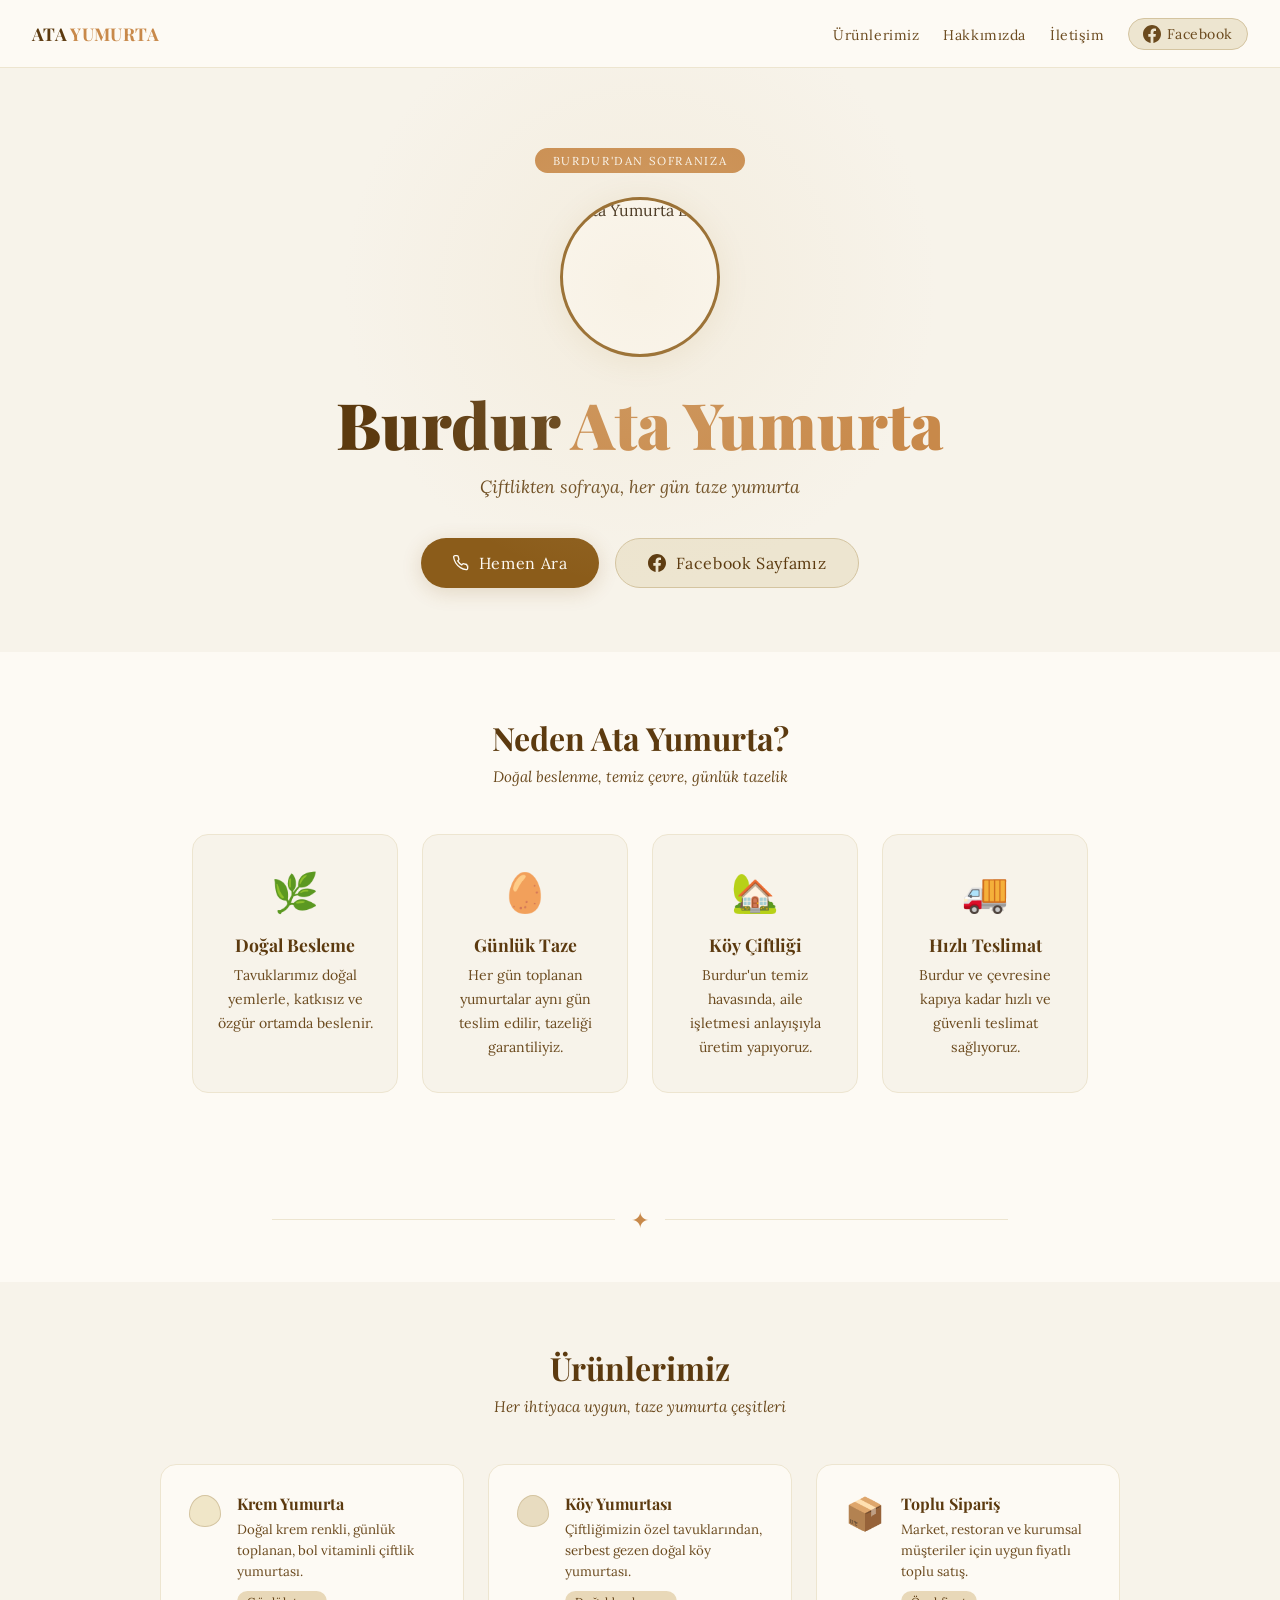
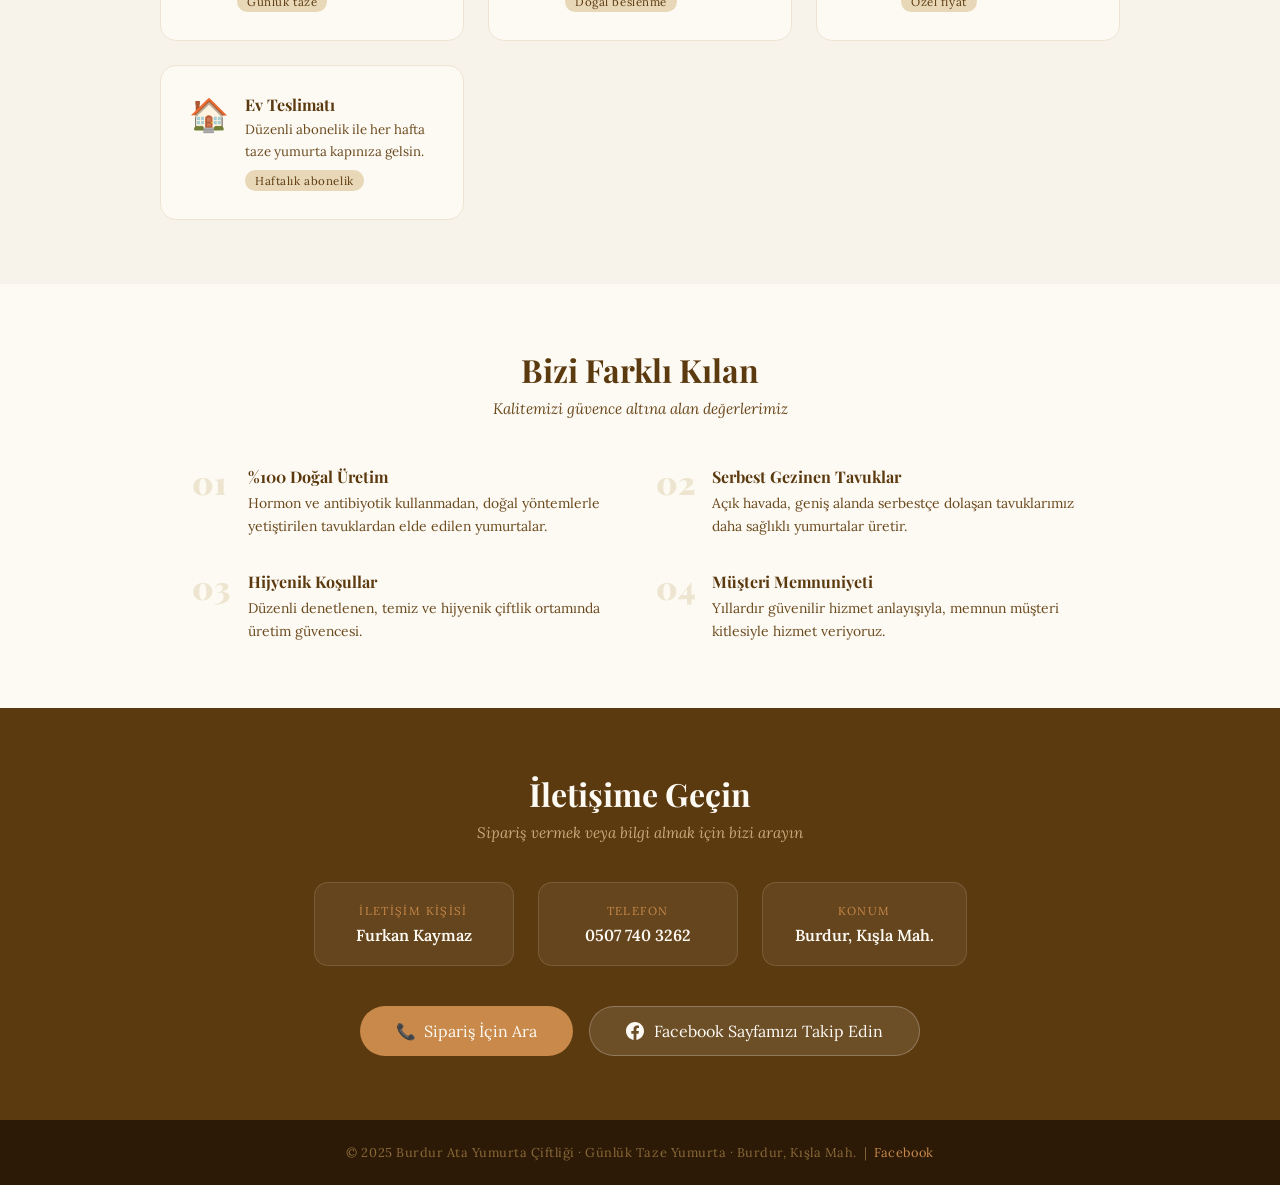
==== index.html @ bac21679 "Create index.html" ====
<!DOCTYPE html>
<html lang="tr">
<head>
<meta charset="UTF-8">
<meta name="viewport" content="width=device-width, initial-scale=1.0">
<title>Burdur Ata Yumurta</title>
<link href="https://fonts.googleapis.com/css2?family=Playfair+Display:wght@700;900&family=Lora:ital,wght@0,400;0,600;1,400&display=swap" rel="stylesheet">
<style>
  *, *::before, *::after { box-sizing: border-box; margin: 0; padding: 0; }
  :root {
    --brown: #8B5C1A;
    --brown-dark: #5C3A0F;
    --brown-light: #C8894A;
    --cream: #F7F3EA;
    --cream-dark: #EDE5D0;
    --warm-white: #FDFAF4;
    --text-dark: #2C1A06;
    --text-mid: #6B4A1E;
    --fb-btn: #5C3A0F;
    --fb-btn-hover: #3e2508;
  }
  body { font-family: 'Lora', Georgia, serif; background: var(--warm-white); color: var(--text-dark); overflow-x: hidden; }

  nav { background: var(--warm-white); border-bottom: 1px solid var(--cream-dark); padding: 0 2rem; display: flex; align-items: center; justify-content: space-between; height: 68px; position: sticky; top: 0; z-index: 100; }
  .nav-logo { font-family: 'Playfair Display', serif; font-size: 1.1rem; font-weight: 700; color: var(--brown-dark); letter-spacing: 0.02em; text-decoration: none; }
  .nav-logo span { color: var(--brown-light); }
  .nav-links { display: flex; gap: 1.5rem; list-style: none; align-items: center; }
  .nav-links a { font-size: 0.88rem; color: var(--text-mid); text-decoration: none; letter-spacing: 0.04em; transition: color 0.2s; }
  .nav-links a:hover { color: var(--brown); }
  .nav-fb { display: inline-flex; align-items: center; gap: 6px; background: var(--cream-dark); color: var(--brown-dark); font-size: 0.8rem; padding: 6px 14px; border-radius: 20px; text-decoration: none; border: 1px solid #d4c4a0; transition: background 0.2s; }
  .nav-fb:hover { background: #ddd0b0; color: var(--brown-dark); }

  .hero { background: var(--cream); padding: 5rem 2rem 4rem; text-align: center; position: relative; overflow: hidden; }
  .hero::before { content: ''; position: absolute; top: -80px; left: 50%; transform: translateX(-50%); width: 600px; height: 600px; border-radius: 50%; background: radial-gradient(circle, #e8d8b840 0%, transparent 70%); pointer-events: none; }
  .hero-badge { display: inline-block; background: var(--brown-light); color: var(--warm-white); font-size: 0.72rem; font-family: 'Lora', serif; letter-spacing: 0.14em; text-transform: uppercase; padding: 5px 18px; border-radius: 20px; margin-bottom: 1.5rem; }
  .logo-circle { width: 160px; height: 160px; border-radius: 50%; border: 3px solid var(--brown); display: flex; align-items: center; justify-content: center; margin: 0 auto 2rem; background: var(--warm-white); overflow: hidden; box-shadow: 0 4px 32px #8b5c1a18; }
  .logo-circle img { width: 100%; height: 100%; object-fit: cover; border-radius: 50%; }
  .hero h1 { font-family: 'Playfair Display', serif; font-size: clamp(2.4rem, 6vw, 4rem); font-weight: 900; color: var(--brown-dark); line-height: 1.1; margin-bottom: 1rem; }
  .hero h1 span { color: var(--brown-light); }
  .hero-sub { font-size: 1.1rem; color: var(--text-mid); font-style: italic; margin-bottom: 2.5rem; }
  .hero-buttons { display: flex; flex-wrap: wrap; gap: 1rem; justify-content: center; }
  .hero-cta { display: inline-flex; align-items: center; gap: 10px; background: var(--brown); color: var(--warm-white); font-family: 'Lora', serif; font-size: 1rem; padding: 14px 32px; border-radius: 40px; text-decoration: none; letter-spacing: 0.04em; transition: background 0.2s, transform 0.15s; box-shadow: 0 4px 20px #8b5c1a30; }
  .hero-cta:hover { background: var(--brown-dark); transform: translateY(-2px); }
  .hero-cta-fb { display: inline-flex; align-items: center; gap: 10px; background: var(--cream-dark); color: var(--brown-dark); font-family: 'Lora', serif; font-size: 1rem; padding: 14px 32px; border-radius: 40px; text-decoration: none; letter-spacing: 0.04em; border: 1px solid #d4c4a0; transition: background 0.2s, transform 0.15s; }
  .hero-cta-fb:hover { background: #ddd0b0; transform: translateY(-2px); }

  .divider { display: flex; align-items: center; gap: 1rem; padding: 0 2rem; margin: 3rem auto; max-width: 800px; }
  .divider-line { flex: 1; height: 1px; background: var(--cream-dark); }
  .divider-icon { color: var(--brown-light); font-size: 1.4rem; }

  .section { padding: 4rem 2rem; max-width: 960px; margin: 0 auto; }
  .section-title { font-family: 'Playfair Display', serif; font-size: 2rem; color: var(--brown-dark); text-align: center; margin-bottom: 0.5rem; }
  .section-sub { text-align: center; color: var(--text-mid); font-style: italic; margin-bottom: 3rem; font-size: 0.95rem; }

  .features-grid { display: grid; grid-template-columns: repeat(auto-fit, minmax(200px, 1fr)); gap: 1.5rem; }
  .feature-card { background: var(--cream); border: 1px solid var(--cream-dark); border-radius: 16px; padding: 2rem 1.5rem; text-align: center; }
  .feature-icon { font-size: 2.4rem; display: block; margin-bottom: 1rem; }
  .feature-card h3 { font-family: 'Playfair Display', serif; font-size: 1.1rem; color: var(--brown-dark); margin-bottom: 0.5rem; }
  .feature-card p { font-size: 0.88rem; color: var(--text-mid); line-height: 1.7; }

  .products-section { background: var(--cream); padding: 4rem 2rem; }
  .products-inner { max-width: 960px; margin: 0 auto; }
  .products-grid { display: grid; grid-template-columns: repeat(auto-fit, minmax(240px, 1fr)); gap: 1.5rem; margin-top: 2.5rem; }
  .product-card { background: var(--warm-white); border: 1px solid var(--cream-dark); border-radius: 16px; padding: 1.75rem; display: flex; align-items: flex-start; gap: 1rem; }
  .product-emoji { font-size: 2rem; flex-shrink: 0; }
  .product-card h3 { font-family: 'Playfair Display', serif; font-size: 1rem; color: var(--brown-dark); margin-bottom: 0.3rem; }
  .product-card p { font-size: 0.83rem; color: var(--text-mid); line-height: 1.6; }
  .product-badge { display: inline-block; margin-top: 0.5rem; font-size: 0.72rem; background: #e8d8b8; color: var(--brown-dark); padding: 3px 10px; border-radius: 12px; letter-spacing: 0.05em; }

  /* Cream egg swatch */
  .egg-swatch { width: 2rem; height: 2rem; border-radius: 50% 50% 50% 50% / 60% 60% 40% 40%; background: #F0E6C8; border: 1px solid #d4c4a0; flex-shrink: 0; margin-top: 2px; }

  .why-section { padding: 4rem 2rem; max-width: 960px; margin: 0 auto; }
  .why-grid { display: grid; grid-template-columns: 1fr 1fr; gap: 2rem; margin-top: 2.5rem; }
  @media (max-width: 600px) { .why-grid { grid-template-columns: 1fr; } }
  .why-item { display: flex; gap: 1rem; align-items: flex-start; }
  .why-num { font-family: 'Playfair Display', serif; font-size: 2rem; font-weight: 900; color: var(--cream-dark); line-height: 1; flex-shrink: 0; min-width: 2.5rem; }
  .why-item h4 { font-family: 'Playfair Display', serif; font-size: 1rem; color: var(--brown-dark); margin-bottom: 0.3rem; }
  .why-item p { font-size: 0.87rem; color: var(--text-mid); line-height: 1.7; }

  .contact-section { background: var(--brown-dark); color: var(--warm-white); padding: 4rem 2rem; text-align: center; }
  .contact-section h2 { font-family: 'Playfair Display', serif; font-size: 2rem; margin-bottom: 0.5rem; color: var(--warm-white); }
  .contact-section > p { color: #c8a87a; font-style: italic; margin-bottom: 2.5rem; font-size: 0.95rem; }
  .contact-grid { display: flex; flex-wrap: wrap; justify-content: center; gap: 1.5rem; max-width: 700px; margin: 0 auto 2.5rem; }
  .contact-item { background: rgba(255,255,255,0.06); border: 1px solid rgba(255,255,255,0.12); border-radius: 14px; padding: 1.25rem 2rem; min-width: 200px; }
  .contact-item-label { font-size: 0.72rem; letter-spacing: 0.12em; text-transform: uppercase; color: var(--brown-light); margin-bottom: 0.4rem; }
  .contact-item-value { font-size: 1rem; color: var(--warm-white); font-weight: 600; }
  .contact-buttons { display: flex; flex-wrap: wrap; gap: 1rem; justify-content: center; }
  .contact-cta { display: inline-flex; align-items: center; gap: 10px; background: var(--brown-light); color: var(--warm-white); font-family: 'Lora', serif; font-size: 1rem; padding: 14px 36px; border-radius: 40px; text-decoration: none; transition: background 0.2s, transform 0.15s; }
  .contact-cta:hover { background: var(--brown); transform: translateY(-2px); }
  .contact-cta-fb { display: inline-flex; align-items: center; gap: 10px; background: rgba(255,255,255,0.1); color: var(--warm-white); font-family: 'Lora', serif; font-size: 1rem; padding: 14px 36px; border-radius: 40px; text-decoration: none; border: 1px solid rgba(255,255,255,0.25); transition: background 0.2s, transform 0.15s; }
  .contact-cta-fb:hover { background: rgba(255,255,255,0.18); transform: translateY(-2px); }

  footer { background: #2C1A06; color: #8B6A3A; text-align: center; padding: 1.5rem; font-size: 0.8rem; letter-spacing: 0.04em; }
  footer a { color: #C8894A; text-decoration: none; }
  footer a:hover { text-decoration: underline; }
  .fb-icon { width: 18px; height: 18px; fill: currentColor; flex-shrink: 0; }
</style>
</head>
<body>

<nav>
  <a class="nav-logo" href="#">ATA <span>YUMURTA</span></a>
  <ul class="nav-links">
    <li><a href="#urunler">Ürünlerimiz</a></li>
    <li><a href="#hakkimizda">Hakkımızda</a></li>
    <li><a href="#iletisim">İletişim</a></li>
    <li>
      <a class="nav-fb" href="https://www.facebook.com/p/Burdur-Ata-Yumurta-61581690427457/" target="_blank">
        <svg class="fb-icon" viewBox="0 0 24 24"><path d="M24 12.073c0-6.627-5.373-12-12-12s-12 5.373-12 12c0 5.99 4.388 10.954 10.125 11.854v-8.385H7.078v-3.47h3.047V9.43c0-3.007 1.792-4.669 4.533-4.669 1.312 0 2.686.235 2.686.235v2.953H15.83c-1.491 0-1.956.925-1.956 1.874v2.25h3.328l-.532 3.47h-2.796v8.385C19.612 23.027 24 18.062 24 12.073z"/></svg>
        Facebook
      </a>
    </li>
  </ul>
</nav>

<section class="hero">
  <span class="hero-badge">Burdur'dan Sofranıza</span>
  <div class="logo-circle">
    <img src="logo.jpg" alt="Ata Yumurta Logo">
  </div>
  <h1>Burdur <span>Ata Yumurta</span></h1>
  <p class="hero-sub">Çiftlikten sofraya, her gün taze yumurta</p>
  <div class="hero-buttons">
    <a href="tel:05077403262" class="hero-cta">
      <svg width="16" height="16" viewBox="0 0 24 24" fill="none" stroke="currentColor" stroke-width="2"><path d="M22 16.92v3a2 2 0 0 1-2.18 2 19.79 19.79 0 0 1-8.63-3.07A19.5 19.5 0 0 1 4.12 12 19.79 19.79 0 0 1 1.05 3.4 2 2 0 0 1 3 1h3a2 2 0 0 1 2 1.72c.127.96.361 1.903.7 2.81a2 2 0 0 1-.45 2.11L7.09 8.91a16 16 0 0 0 6 6l1.27-1.27a2 2 0 0 1 2.11-.45c.907.339 1.85.573 2.81.7A2 2 0 0 1 21 16l.92.92z"/></svg>
      Hemen Ara
    </a>
    <a href="https://www.facebook.com/p/Burdur-Ata-Yumurta-61581690427457/" target="_blank" class="hero-cta-fb">
      <svg class="fb-icon" viewBox="0 0 24 24"><path d="M24 12.073c0-6.627-5.373-12-12-12s-12 5.373-12 12c0 5.99 4.388 10.954 10.125 11.854v-8.385H7.078v-3.47h3.047V9.43c0-3.007 1.792-4.669 4.533-4.669 1.312 0 2.686.235 2.686.235v2.953H15.83c-1.491 0-1.956.925-1.956 1.874v2.25h3.328l-.532 3.47h-2.796v8.385C19.612 23.027 24 18.062 24 12.073z"/></svg>
      Facebook Sayfamız
    </a>
  </div>
</section>

<section class="section" id="hakkimizda">
  <h2 class="section-title">Neden Ata Yumurta?</h2>
  <p class="section-sub">Doğal beslenme, temiz çevre, günlük tazelik</p>
  <div class="features-grid">
    <div class="feature-card">
      <span class="feature-icon">🌿</span>
      <h3>Doğal Besleme</h3>
      <p>Tavuklarımız doğal yemlerle, katkısız ve özgür ortamda beslenir.</p>
    </div>
    <div class="feature-card">
      <span class="feature-icon">🥚</span>
      <h3>Günlük Taze</h3>
      <p>Her gün toplanan yumurtalar aynı gün teslim edilir, tazeliği garantiliyiz.</p>
    </div>
    <div class="feature-card">
      <span class="feature-icon">🏡</span>
      <h3>Köy Çiftliği</h3>
      <p>Burdur'un temiz havasında, aile işletmesi anlayışıyla üretim yapıyoruz.</p>
    </div>
    <div class="feature-card">
      <span class="feature-icon">🚚</span>
      <h3>Hızlı Teslimat</h3>
      <p>Burdur ve çevresine kapıya kadar hızlı ve güvenli teslimat sağlıyoruz.</p>
    </div>
  </div>
</section>

<div class="divider">
  <div class="divider-line"></div>
  <span class="divider-icon">✦</span>
  <div class="divider-line"></div>
</div>

<section class="products-section" id="urunler">
  <div class="products-inner">
    <h2 class="section-title">Ürünlerimiz</h2>
    <p class="section-sub">Her ihtiyaca uygun, taze yumurta çeşitleri</p>
    <div class="products-grid">
      <div class="product-card">
        <div class="egg-swatch"></div>
        <div>
          <h3>Krem Yumurta</h3>
          <p>Doğal krem renkli, günlük toplanan, bol vitaminli çiftlik yumurtası.</p>
          <span class="product-badge">Günlük taze</span>
        </div>
      </div>
      <div class="product-card">
        <div class="egg-swatch" style="background:#E8DCC0;"></div>
        <div>
          <h3>Köy Yumurtası</h3>
          <p>Çiftliğimizin özel tavuklarından, serbest gezen doğal köy yumurtası.</p>
          <span class="product-badge">Doğal beslenme</span>
        </div>
      </div>
      <div class="product-card">
        <span class="product-emoji">📦</span>
        <div>
          <h3>Toplu Sipariş</h3>
          <p>Market, restoran ve kurumsal müşteriler için uygun fiyatlı toplu satış.</p>
          <span class="product-badge">Özel fiyat</span>
        </div>
      </div>
      <div class="product-card">
        <span class="product-emoji">🏠</span>
        <div>
          <h3>Ev Teslimatı</h3>
          <p>Düzenli abonelik ile her hafta taze yumurta kapınıza gelsin.</p>
          <span class="product-badge">Haftalık abonelik</span>
        </div>
      </div>
    </div>
  </div>
</section>

<section class="why-section">
  <h2 class="section-title">Bizi Farklı Kılan</h2>
  <p class="section-sub">Kalitemizi güvence altına alan değerlerimiz</p>
  <div class="why-grid">
    <div class="why-item">
      <span class="why-num">01</span>
      <div>
        <h4>%100 Doğal Üretim</h4>
        <p>Hormon ve antibiyotik kullanmadan, doğal yöntemlerle yetiştirilen tavuklardan elde edilen yumurtalar.</p>
      </div>
    </div>
    <div class="why-item">
      <span class="why-num">02</span>
      <div>
        <h4>Serbest Gezinen Tavuklar</h4>
        <p>Açık havada, geniş alanda serbestçe dolaşan tavuklarımız daha sağlıklı yumurtalar üretir.</p>
      </div>
    </div>
    <div class="why-item">
      <span class="why-num">03</span>
      <div>
        <h4>Hijyenik Koşullar</h4>
        <p>Düzenli denetlenen, temiz ve hijyenik çiftlik ortamında üretim güvencesi.</p>
      </div>
    </div>
    <div class="why-item">
      <span class="why-num">04</span>
      <div>
        <h4>Müşteri Memnuniyeti</h4>
        <p>Yıllardır güvenilir hizmet anlayışıyla, memnun müşteri kitlesiyle hizmet veriyoruz.</p>
      </div>
    </div>
  </div>
</section>

<section class="contact-section" id="iletisim">
  <h2>İletişime Geçin</h2>
  <p>Sipariş vermek veya bilgi almak için bizi arayın</p>
  <div class="contact-grid">
    <div class="contact-item">
      <div class="contact-item-label">İletişim Kişisi</div>
      <div class="contact-item-value">Furkan Kaymaz</div>
    </div>
    <div class="contact-item">
      <div class="contact-item-label">Telefon</div>
      <div class="contact-item-value">0507 740 3262</div>
    </div>
    <div class="contact-item">
      <div class="contact-item-label">Konum</div>
      <div class="contact-item-value">Burdur, Kışla Mah.</div>
    </div>
  </div>
  <div class="contact-buttons">
    <a href="tel:05077403262" class="contact-cta">📞 &nbsp;Sipariş İçin Ara</a>
    <a href="https://www.facebook.com/p/Burdur-Ata-Yumurta-61581690427457/" target="_blank" class="contact-cta-fb">
      <svg class="fb-icon" viewBox="0 0 24 24"><path d="M24 12.073c0-6.627-5.373-12-12-12s-12 5.373-12 12c0 5.99 4.388 10.954 10.125 11.854v-8.385H7.078v-3.47h3.047V9.43c0-3.007 1.792-4.669 4.533-4.669 1.312 0 2.686.235 2.686.235v2.953H15.83c-1.491 0-1.956.925-1.956 1.874v2.25h3.328l-.532 3.47h-2.796v8.385C19.612 23.027 24 18.062 24 12.073z"/></svg>
      Facebook Sayfamızı Takip Edin
    </a>
  </div>
</section>

<footer>
  © 2025 Burdur Ata Yumurta Çiftliği · Günlük Taze Yumurta · Burdur, Kışla Mah.
  &nbsp;|&nbsp;
  <a href="https://www.facebook.com/p/Burdur-Ata-Yumurta-61581690427457/" target="_blank">Facebook</a>
</footer>

</body>
</html>
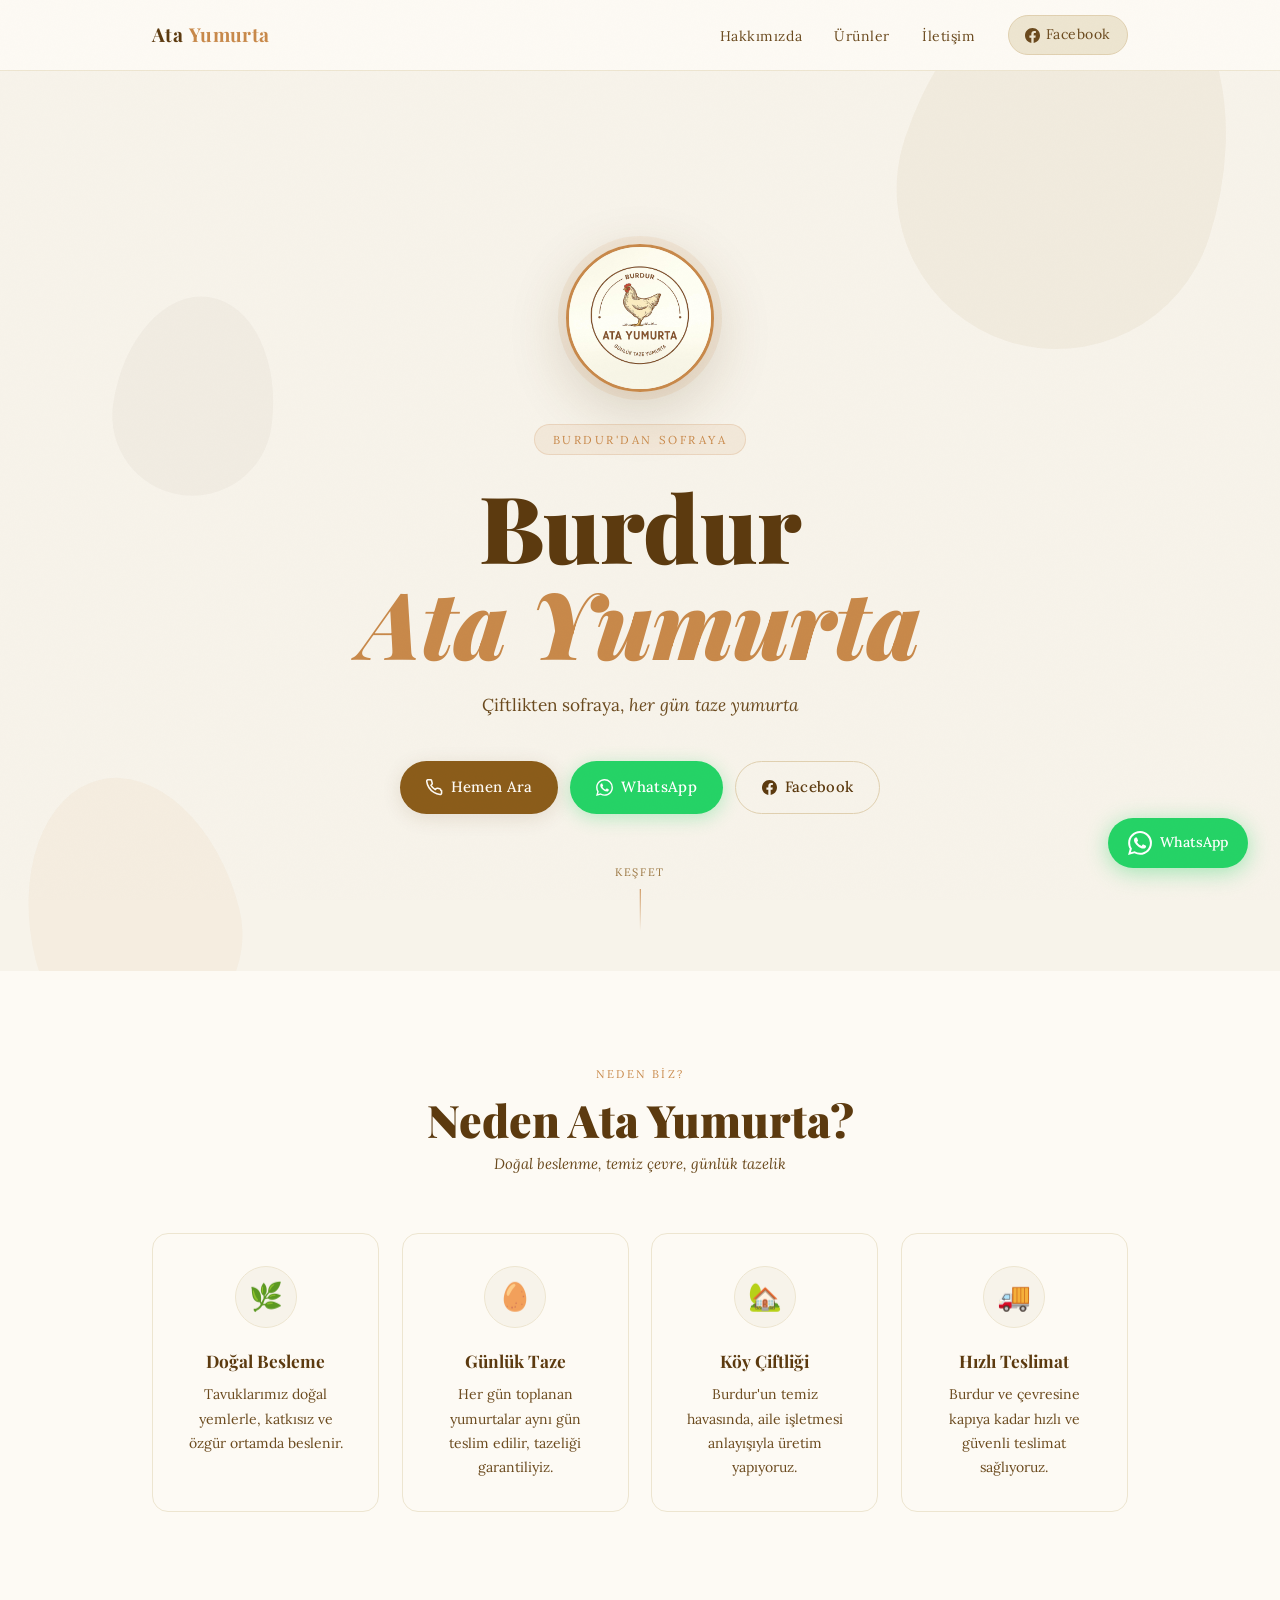
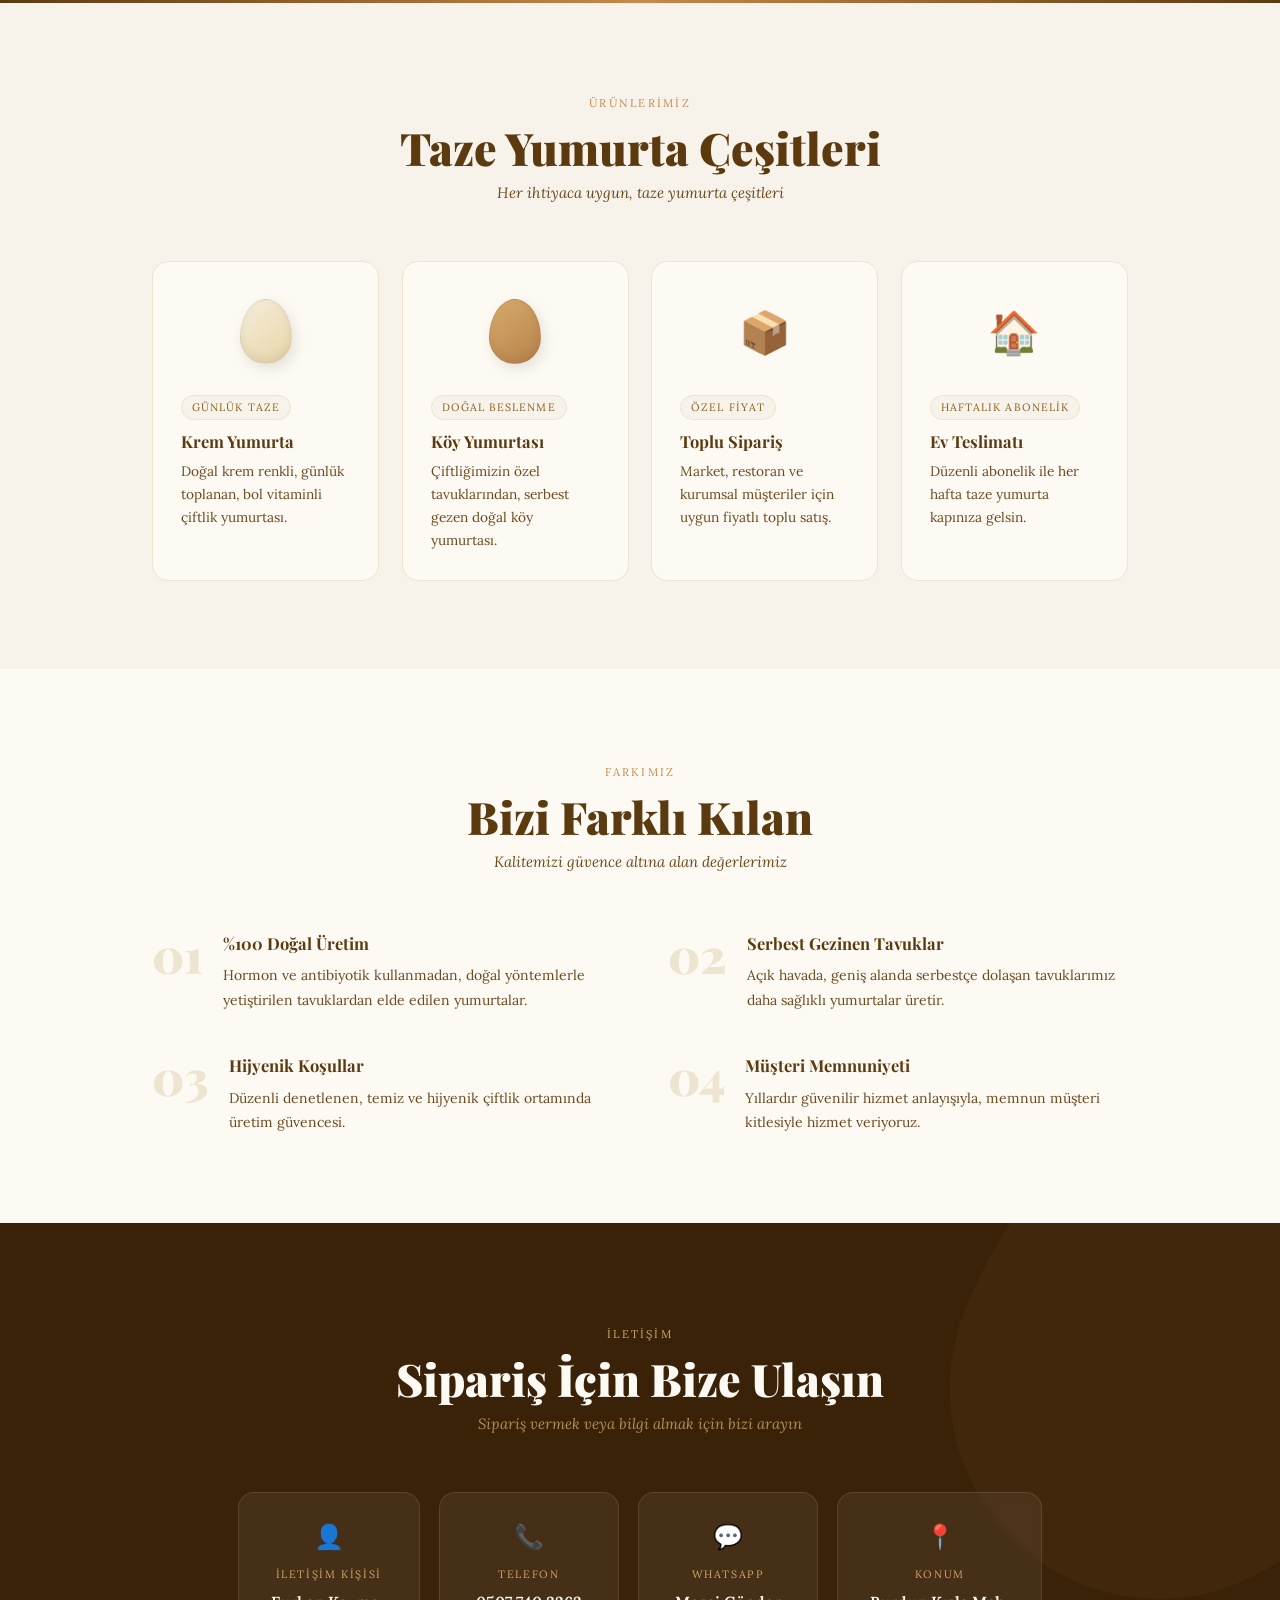
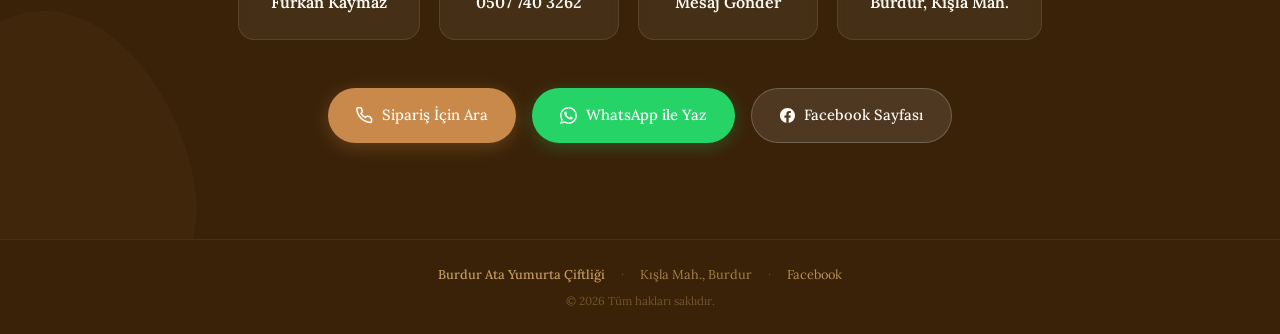
==== commit 24624b78: "Complete website overhaul — release ready - Split into index.html + styles.css + script.js - Added f" ====
--- a/index.html
+++ b/index.html
@@ -1,278 +1,407 @@
 <!DOCTYPE html>
 <html lang="tr">
 <head>
-<meta charset="UTF-8">
-<meta name="viewport" content="width=device-width, initial-scale=1.0">
-<title>Burdur Ata Yumurta</title>
-<link href="https://fonts.googleapis.com/css2?family=Playfair+Display:wght@700;900&family=Lora:ital,wght@0,400;0,600;1,400&display=swap" rel="stylesheet">
-<style>
-  *, *::before, *::after { box-sizing: border-box; margin: 0; padding: 0; }
-  :root {
-    --brown: #8B5C1A;
-    --brown-dark: #5C3A0F;
-    --brown-light: #C8894A;
-    --cream: #F7F3EA;
-    --cream-dark: #EDE5D0;
-    --warm-white: #FDFAF4;
-    --text-dark: #2C1A06;
-    --text-mid: #6B4A1E;
-    --fb-btn: #5C3A0F;
-    --fb-btn-hover: #3e2508;
+  <meta charset="UTF-8">
+  <meta name="viewport" content="width=device-width, initial-scale=1.0">
+  <title>Burdur Ata Yumurta — Çiftlikten Sofraya Taze Yumurta</title>
+  <meta name="description" content="Burdur'dan günlük taze yumurta. Doğal beslenen, serbest gezen tavuklardan. Kapıya teslimat. Furkan Kaymaz — 0507 740 3262">
+  <meta name="keywords"    content="ata yumurta, burdur yumurta, taze yumurta, köy yumurtası, çiftlik yumurtası, günlük yumurta, burdur">
+  <meta name="author"      content="Furkan Kaymaz">
+  <meta name="robots"      content="index, follow">
+  <link rel="canonical"    href="https://atayumurta.tr/">
+
+  <!-- Geo / Local SEO -->
+  <meta name="geo.region"   content="TR-15">
+  <meta name="geo.placename" content="Burdur">
+  <meta name="geo.position"  content="37.7200;30.2900">
+  <meta name="ICBM"          content="37.7200, 30.2900">
+
+  <!-- Open Graph / Facebook / WhatsApp -->
+  <meta property="og:type"        content="website">
+  <meta property="og:url"         content="https://atayumurta.tr/">
+  <meta property="og:title"       content="Burdur Ata Yumurta — Çiftlikten Sofraya Taze Yumurta">
+  <meta property="og:description" content="Burdur'dan günlük taze yumurta. Doğal beslenen, serbest gezen tavuklardan. Kapıya teslimat.">
+  <meta property="og:image"       content="https://atayumurta.tr/og-image.jpg">
+  <meta property="og:image:width"  content="1200">
+  <meta property="og:image:height" content="630">
+  <meta property="og:image:alt"   content="Burdur Ata Yumurta — taze çiftlik yumurtası">
+  <meta property="og:locale"      content="tr_TR">
+  <meta property="og:site_name"   content="Ata Yumurta">
+
+  <!-- Twitter Card -->
+  <meta name="twitter:card"        content="summary_large_image">
+  <meta name="twitter:title"       content="Burdur Ata Yumurta — Çiftlikten Sofraya Taze Yumurta">
+  <meta name="twitter:description" content="Burdur'dan günlük taze yumurta. Doğal beslenen, serbest gezen tavuklardan. Kapıya teslimat.">
+  <meta name="twitter:image"       content="https://atayumurta.tr/og-image.jpg">
+  <meta name="twitter:image:alt"   content="Burdur Ata Yumurta — taze çiftlik yumurtası">
+
+  <!-- Theme & PWA -->
+  <meta name="theme-color"                       content="#5C3A0F">
+  <meta name="mobile-web-app-capable"            content="yes">
+  <meta name="apple-mobile-web-app-capable"      content="yes">
+  <meta name="apple-mobile-web-app-status-bar-style" content="black-translucent">
+  <meta name="apple-mobile-web-app-title"        content="Ata Yumurta">
+
+  <!-- Icons & Manifest -->
+  <link rel="icon"             type="image/x-icon" href="favicon.ico">
+  <link rel="apple-touch-icon"                     href="apple-touch-icon.png">
+  <link rel="manifest"                             href="site.webmanifest">
+
+  <!-- Fonts -->
+  <link rel="preconnect" href="https://fonts.googleapis.com">
+  <link rel="preconnect" href="https://fonts.gstatic.com" crossorigin>
+  <link href="https://fonts.googleapis.com/css2?family=Playfair+Display:ital,wght@0,400;0,700;0,900;1,400;1,700&family=Lora:ital,wght@0,400;0,500;0,600;1,400;1,500&display=swap" rel="stylesheet">
+
+  <!-- Preload above-the-fold hero image -->
+  <link rel="preload" as="image" href="logo.jpg" fetchpriority="high">
+
+  <!-- Structured data (LocalBusiness) -->
+  <script type="application/ld+json">
+  {
+    "@context": "https://schema.org",
+    "@type": "LocalBusiness",
+    "name": "Burdur Ata Yumurta",
+    "description": "Burdur'dan günlük taze yumurta. Doğal beslenen, serbest gezen tavuklardan. Kapıya teslimat.",
+    "url": "https://atayumurta.tr",
+    "logo": "https://atayumurta.tr/logo.jpg",
+    "image": "https://atayumurta.tr/og-image.jpg",
+    "telephone": "+905077403262",
+    "address": {
+      "@type": "PostalAddress",
+      "streetAddress": "Kışla Mahallesi",
+      "addressLocality": "Burdur",
+      "addressCountry": "TR"
+    },
+    "geo": {
+      "@type": "GeoCoordinates",
+      "latitude": 37.72,
+      "longitude": 30.29
+    },
+    "contactPoint": {
+      "@type": "ContactPoint",
+      "telephone": "+905077403262",
+      "contactType": "sales",
+      "availableLanguage": "Turkish"
+    },
+    "sameAs": [
+      "https://www.facebook.com/p/Burdur-Ata-Yumurta-61581690427457/"
+    ]
   }
-  body { font-family: 'Lora', Georgia, serif; background: var(--warm-white); color: var(--text-dark); overflow-x: hidden; }
-
-  nav { background: var(--warm-white); border-bottom: 1px solid var(--cream-dark); padding: 0 2rem; display: flex; align-items: center; justify-content: space-between; height: 68px; position: sticky; top: 0; z-index: 100; }
-  .nav-logo { font-family: 'Playfair Display', serif; font-size: 1.1rem; font-weight: 700; color: var(--brown-dark); letter-spacing: 0.02em; text-decoration: none; }
-  .nav-logo span { color: var(--brown-light); }
-  .nav-links { display: flex; gap: 1.5rem; list-style: none; align-items: center; }
-  .nav-links a { font-size: 0.88rem; color: var(--text-mid); text-decoration: none; letter-spacing: 0.04em; transition: color 0.2s; }
-  .nav-links a:hover { color: var(--brown); }
-  .nav-fb { display: inline-flex; align-items: center; gap: 6px; background: var(--cream-dark); color: var(--brown-dark); font-size: 0.8rem; padding: 6px 14px; border-radius: 20px; text-decoration: none; border: 1px solid #d4c4a0; transition: background 0.2s; }
-  .nav-fb:hover { background: #ddd0b0; color: var(--brown-dark); }
-
-  .hero { background: var(--cream); padding: 5rem 2rem 4rem; text-align: center; position: relative; overflow: hidden; }
-  .hero::before { content: ''; position: absolute; top: -80px; left: 50%; transform: translateX(-50%); width: 600px; height: 600px; border-radius: 50%; background: radial-gradient(circle, #e8d8b840 0%, transparent 70%); pointer-events: none; }
-  .hero-badge { display: inline-block; background: var(--brown-light); color: var(--warm-white); font-size: 0.72rem; font-family: 'Lora', serif; letter-spacing: 0.14em; text-transform: uppercase; padding: 5px 18px; border-radius: 20px; margin-bottom: 1.5rem; }
-  .logo-circle { width: 160px; height: 160px; border-radius: 50%; border: 3px solid var(--brown); display: flex; align-items: center; justify-content: center; margin: 0 auto 2rem; background: var(--warm-white); overflow: hidden; box-shadow: 0 4px 32px #8b5c1a18; }
-  .logo-circle img { width: 100%; height: 100%; object-fit: cover; border-radius: 50%; }
-  .hero h1 { font-family: 'Playfair Display', serif; font-size: clamp(2.4rem, 6vw, 4rem); font-weight: 900; color: var(--brown-dark); line-height: 1.1; margin-bottom: 1rem; }
-  .hero h1 span { color: var(--brown-light); }
-  .hero-sub { font-size: 1.1rem; color: var(--text-mid); font-style: italic; margin-bottom: 2.5rem; }
-  .hero-buttons { display: flex; flex-wrap: wrap; gap: 1rem; justify-content: center; }
-  .hero-cta { display: inline-flex; align-items: center; gap: 10px; background: var(--brown); color: var(--warm-white); font-family: 'Lora', serif; font-size: 1rem; padding: 14px 32px; border-radius: 40px; text-decoration: none; letter-spacing: 0.04em; transition: background 0.2s, transform 0.15s; box-shadow: 0 4px 20px #8b5c1a30; }
-  .hero-cta:hover { background: var(--brown-dark); transform: translateY(-2px); }
-  .hero-cta-fb { display: inline-flex; align-items: center; gap: 10px; background: var(--cream-dark); color: var(--brown-dark); font-family: 'Lora', serif; font-size: 1rem; padding: 14px 32px; border-radius: 40px; text-decoration: none; letter-spacing: 0.04em; border: 1px solid #d4c4a0; transition: background 0.2s, transform 0.15s; }
-  .hero-cta-fb:hover { background: #ddd0b0; transform: translateY(-2px); }
-
-  .divider { display: flex; align-items: center; gap: 1rem; padding: 0 2rem; margin: 3rem auto; max-width: 800px; }
-  .divider-line { flex: 1; height: 1px; background: var(--cream-dark); }
-  .divider-icon { color: var(--brown-light); font-size: 1.4rem; }
-
-  .section { padding: 4rem 2rem; max-width: 960px; margin: 0 auto; }
-  .section-title { font-family: 'Playfair Display', serif; font-size: 2rem; color: var(--brown-dark); text-align: center; margin-bottom: 0.5rem; }
-  .section-sub { text-align: center; color: var(--text-mid); font-style: italic; margin-bottom: 3rem; font-size: 0.95rem; }
-
-  .features-grid { display: grid; grid-template-columns: repeat(auto-fit, minmax(200px, 1fr)); gap: 1.5rem; }
-  .feature-card { background: var(--cream); border: 1px solid var(--cream-dark); border-radius: 16px; padding: 2rem 1.5rem; text-align: center; }
-  .feature-icon { font-size: 2.4rem; display: block; margin-bottom: 1rem; }
-  .feature-card h3 { font-family: 'Playfair Display', serif; font-size: 1.1rem; color: var(--brown-dark); margin-bottom: 0.5rem; }
-  .feature-card p { font-size: 0.88rem; color: var(--text-mid); line-height: 1.7; }
-
-  .products-section { background: var(--cream); padding: 4rem 2rem; }
-  .products-inner { max-width: 960px; margin: 0 auto; }
-  .products-grid { display: grid; grid-template-columns: repeat(auto-fit, minmax(240px, 1fr)); gap: 1.5rem; margin-top: 2.5rem; }
-  .product-card { background: var(--warm-white); border: 1px solid var(--cream-dark); border-radius: 16px; padding: 1.75rem; display: flex; align-items: flex-start; gap: 1rem; }
-  .product-emoji { font-size: 2rem; flex-shrink: 0; }
-  .product-card h3 { font-family: 'Playfair Display', serif; font-size: 1rem; color: var(--brown-dark); margin-bottom: 0.3rem; }
-  .product-card p { font-size: 0.83rem; color: var(--text-mid); line-height: 1.6; }
-  .product-badge { display: inline-block; margin-top: 0.5rem; font-size: 0.72rem; background: #e8d8b8; color: var(--brown-dark); padding: 3px 10px; border-radius: 12px; letter-spacing: 0.05em; }
-
-  /* Cream egg swatch */
-  .egg-swatch { width: 2rem; height: 2rem; border-radius: 50% 50% 50% 50% / 60% 60% 40% 40%; background: #F0E6C8; border: 1px solid #d4c4a0; flex-shrink: 0; margin-top: 2px; }
-
-  .why-section { padding: 4rem 2rem; max-width: 960px; margin: 0 auto; }
-  .why-grid { display: grid; grid-template-columns: 1fr 1fr; gap: 2rem; margin-top: 2.5rem; }
-  @media (max-width: 600px) { .why-grid { grid-template-columns: 1fr; } }
-  .why-item { display: flex; gap: 1rem; align-items: flex-start; }
-  .why-num { font-family: 'Playfair Display', serif; font-size: 2rem; font-weight: 900; color: var(--cream-dark); line-height: 1; flex-shrink: 0; min-width: 2.5rem; }
-  .why-item h4 { font-family: 'Playfair Display', serif; font-size: 1rem; color: var(--brown-dark); margin-bottom: 0.3rem; }
-  .why-item p { font-size: 0.87rem; color: var(--text-mid); line-height: 1.7; }
-
-  .contact-section { background: var(--brown-dark); color: var(--warm-white); padding: 4rem 2rem; text-align: center; }
-  .contact-section h2 { font-family: 'Playfair Display', serif; font-size: 2rem; margin-bottom: 0.5rem; color: var(--warm-white); }
-  .contact-section > p { color: #c8a87a; font-style: italic; margin-bottom: 2.5rem; font-size: 0.95rem; }
-  .contact-grid { display: flex; flex-wrap: wrap; justify-content: center; gap: 1.5rem; max-width: 700px; margin: 0 auto 2.5rem; }
-  .contact-item { background: rgba(255,255,255,0.06); border: 1px solid rgba(255,255,255,0.12); border-radius: 14px; padding: 1.25rem 2rem; min-width: 200px; }
-  .contact-item-label { font-size: 0.72rem; letter-spacing: 0.12em; text-transform: uppercase; color: var(--brown-light); margin-bottom: 0.4rem; }
-  .contact-item-value { font-size: 1rem; color: var(--warm-white); font-weight: 600; }
-  .contact-buttons { display: flex; flex-wrap: wrap; gap: 1rem; justify-content: center; }
-  .contact-cta { display: inline-flex; align-items: center; gap: 10px; background: var(--brown-light); color: var(--warm-white); font-family: 'Lora', serif; font-size: 1rem; padding: 14px 36px; border-radius: 40px; text-decoration: none; transition: background 0.2s, transform 0.15s; }
-  .contact-cta:hover { background: var(--brown); transform: translateY(-2px); }
-  .contact-cta-fb { display: inline-flex; align-items: center; gap: 10px; background: rgba(255,255,255,0.1); color: var(--warm-white); font-family: 'Lora', serif; font-size: 1rem; padding: 14px 36px; border-radius: 40px; text-decoration: none; border: 1px solid rgba(255,255,255,0.25); transition: background 0.2s, transform 0.15s; }
-  .contact-cta-fb:hover { background: rgba(255,255,255,0.18); transform: translateY(-2px); }
-
-  footer { background: #2C1A06; color: #8B6A3A; text-align: center; padding: 1.5rem; font-size: 0.8rem; letter-spacing: 0.04em; }
-  footer a { color: #C8894A; text-decoration: none; }
-  footer a:hover { text-decoration: underline; }
-  .fb-icon { width: 18px; height: 18px; fill: currentColor; flex-shrink: 0; }
-</style>
+  </script>
+
+  <!-- Google Analytics -->
+  <script async src="https://www.googletagmanager.com/gtag/js?id=G-FQ4FCYSQ42"></script>
+  <script>
+    window.dataLayer = window.dataLayer || [];
+    function gtag(){dataLayer.push(arguments);}
+    gtag('js', new Date());
+    gtag('config', 'G-FQ4FCYSQ42');
+  </script>
+
+  <link rel="stylesheet" href="styles.css">
 </head>
 <body>
 
-<nav>
-  <a class="nav-logo" href="#">ATA <span>YUMURTA</span></a>
-  <ul class="nav-links">
-    <li><a href="#urunler">Ürünlerimiz</a></li>
-    <li><a href="#hakkimizda">Hakkımızda</a></li>
-    <li><a href="#iletisim">İletişim</a></li>
-    <li>
-      <a class="nav-fb" href="https://www.facebook.com/p/Burdur-Ata-Yumurta-61581690427457/" target="_blank">
-        <svg class="fb-icon" viewBox="0 0 24 24"><path d="M24 12.073c0-6.627-5.373-12-12-12s-12 5.373-12 12c0 5.99 4.388 10.954 10.125 11.854v-8.385H7.078v-3.47h3.047V9.43c0-3.007 1.792-4.669 4.533-4.669 1.312 0 2.686.235 2.686.235v2.953H15.83c-1.491 0-1.956.925-1.956 1.874v2.25h3.328l-.532 3.47h-2.796v8.385C19.612 23.027 24 18.062 24 12.073z"/></svg>
-        Facebook
+  <!-- Skip to main content (keyboard / screen reader accessibility) -->
+  <a href="#main-content" class="skip-link">Ana içeriğe geç</a>
+
+  <!-- Navigation -->
+  <nav id="navbar" aria-label="Ana navigasyon">
+    <div class="nav-inner">
+      <a href="/" class="nav-logo" aria-label="Ata Yumurta – ana sayfa">
+        <span class="logo-word">Ata</span>
+        <span class="logo-word accent">Yumurta</span>
       </a>
-    </li>
-  </ul>
-</nav>
-
-<section class="hero">
-  <span class="hero-badge">Burdur'dan Sofranıza</span>
-  <div class="logo-circle">
-    <img src="logo.jpg" alt="Ata Yumurta Logo">
-  </div>
-  <h1>Burdur <span>Ata Yumurta</span></h1>
-  <p class="hero-sub">Çiftlikten sofraya, her gün taze yumurta</p>
-  <div class="hero-buttons">
-    <a href="tel:05077403262" class="hero-cta">
-      <svg width="16" height="16" viewBox="0 0 24 24" fill="none" stroke="currentColor" stroke-width="2"><path d="M22 16.92v3a2 2 0 0 1-2.18 2 19.79 19.79 0 0 1-8.63-3.07A19.5 19.5 0 0 1 4.12 12 19.79 19.79 0 0 1 1.05 3.4 2 2 0 0 1 3 1h3a2 2 0 0 1 2 1.72c.127.96.361 1.903.7 2.81a2 2 0 0 1-.45 2.11L7.09 8.91a16 16 0 0 0 6 6l1.27-1.27a2 2 0 0 1 2.11-.45c.907.339 1.85.573 2.81.7A2 2 0 0 1 21 16l.92.92z"/></svg>
-      Hemen Ara
-    </a>
-    <a href="https://www.facebook.com/p/Burdur-Ata-Yumurta-61581690427457/" target="_blank" class="hero-cta-fb">
-      <svg class="fb-icon" viewBox="0 0 24 24"><path d="M24 12.073c0-6.627-5.373-12-12-12s-12 5.373-12 12c0 5.99 4.388 10.954 10.125 11.854v-8.385H7.078v-3.47h3.047V9.43c0-3.007 1.792-4.669 4.533-4.669 1.312 0 2.686.235 2.686.235v2.953H15.83c-1.491 0-1.956.925-1.956 1.874v2.25h3.328l-.532 3.47h-2.796v8.385C19.612 23.027 24 18.062 24 12.073z"/></svg>
-      Facebook Sayfamız
-    </a>
-  </div>
-</section>
-
-<section class="section" id="hakkimizda">
-  <h2 class="section-title">Neden Ata Yumurta?</h2>
-  <p class="section-sub">Doğal beslenme, temiz çevre, günlük tazelik</p>
-  <div class="features-grid">
-    <div class="feature-card">
-      <span class="feature-icon">🌿</span>
-      <h3>Doğal Besleme</h3>
-      <p>Tavuklarımız doğal yemlerle, katkısız ve özgür ortamda beslenir.</p>
+      <ul class="nav-links" id="nav-links" role="list">
+        <li><a href="#hakkimizda">Hakkımızda</a></li>
+        <li><a href="#urunler">Ürünler</a></li>
+        <li><a href="#iletisim">İletişim</a></li>
+        <li>
+          <a href="https://www.facebook.com/p/Burdur-Ata-Yumurta-61581690427457/"
+             target="_blank" rel="noopener noreferrer"
+             class="nav-fb-link"
+             aria-label="Facebook sayfamız (yeni sekmede açılır)">
+            <svg width="15" height="15" viewBox="0 0 24 24" fill="currentColor" aria-hidden="true"><path d="M24 12.073c0-6.627-5.373-12-12-12s-12 5.373-12 12c0 5.99 4.388 10.954 10.125 11.854v-8.385H7.078v-3.47h3.047V9.43c0-3.007 1.792-4.669 4.533-4.669 1.312 0 2.686.235 2.686.235v2.953H15.83c-1.491 0-1.956.925-1.956 1.874v2.25h3.328l-.532 3.47h-2.796v8.385C19.612 23.027 24 18.062 24 12.073z"/></svg>
+            Facebook
+          </a>
+        </li>
+      </ul>
+      <button class="hamburger" id="hamburger"
+              aria-label="Menüyü aç" aria-expanded="false" aria-controls="nav-links">
+        <span aria-hidden="true"></span>
+        <span aria-hidden="true"></span>
+        <span aria-hidden="true"></span>
+      </button>
     </div>
-    <div class="feature-card">
-      <span class="feature-icon">🥚</span>
-      <h3>Günlük Taze</h3>
-      <p>Her gün toplanan yumurtalar aynı gün teslim edilir, tazeliği garantiliyiz.</p>
+  </nav>
+
+  <main id="main-content">
+
+    <!-- Hero -->
+    <section class="hero" id="hero" aria-label="Tanıtım">
+      <div class="hero-bg" aria-hidden="true">
+        <div class="egg-deco egg-deco-1"></div>
+        <div class="egg-deco egg-deco-2"></div>
+        <div class="egg-deco egg-deco-3"></div>
+      </div>
+      <div class="hero-content">
+        <div class="hero-logo-ring">
+          <img src="logo.jpg"
+               alt="Ata Yumurta çiftlik logosu"
+               class="hero-logo-img"
+               width="148" height="148"
+               fetchpriority="high"
+               loading="eager">
+        </div>
+        <span class="hero-eyebrow">Burdur'dan Sofraya</span>
+        <h1 class="hero-title">
+          <span class="hero-line-1">Burdur</span>
+          <span class="hero-line-2">Ata Yumurta</span>
+        </h1>
+        <p class="hero-tagline">Çiftlikten sofraya, <em>her gün taze yumurta</em></p>
+        <div class="hero-actions">
+          <a href="tel:05077403262" class="btn btn-primary">
+            <svg width="17" height="17" viewBox="0 0 24 24" fill="none" stroke="currentColor" stroke-width="2.2" aria-hidden="true"><path d="M22 16.92v3a2 2 0 0 1-2.18 2 19.79 19.79 0 0 1-8.63-3.07A19.5 19.5 0 0 1 4.12 12 19.79 19.79 0 0 1 1.05 3.4 2 2 0 0 1 3 1h3a2 2 0 0 1 2 1.72 12.84 12.84 0 0 0 .7 2.81 2 2 0 0 1-.45 2.11L7.09 8.91a16 16 0 0 0 6 6l1.27-1.27a2 2 0 0 1 2.11-.45 12.84 12.84 0 0 0 2.81.7A2 2 0 0 1 21 16l.92.92z"/></svg>
+            Hemen Ara
+          </a>
+          <a href="https://wa.me/905077403262"
+             target="_blank" rel="noopener noreferrer"
+             class="btn btn-whatsapp">
+            <svg width="17" height="17" viewBox="0 0 24 24" fill="currentColor" aria-hidden="true"><path d="M17.472 14.382c-.297-.149-1.758-.867-2.03-.967-.273-.099-.471-.148-.67.15-.197.297-.767.966-.94 1.164-.173.199-.347.223-.644.075-.297-.15-1.255-.463-2.39-1.475-.883-.788-1.48-1.761-1.653-2.059-.173-.297-.018-.458.13-.606.134-.133.298-.347.446-.52.149-.174.198-.298.298-.497.099-.198.05-.371-.025-.52-.075-.149-.669-1.612-.916-2.207-.242-.579-.487-.5-.669-.51-.173-.008-.371-.01-.57-.01-.198 0-.52.074-.792.372-.272.297-1.04 1.016-1.04 2.479 0 1.462 1.065 2.875 1.213 3.074.149.198 2.096 3.2 5.077 4.487.709.306 1.262.489 1.694.625.712.227 1.36.195 1.871.118.571-.085 1.758-.719 2.006-1.413.248-.694.248-1.289.173-1.413-.074-.124-.272-.198-.57-.347m-5.421 7.403h-.004a9.87 9.87 0 0 1-5.031-1.378l-.361-.214-3.741.982.998-3.648-.235-.374a9.86 9.86 0 0 1-1.51-5.26c.001-5.45 4.436-9.884 9.888-9.884 2.64 0 5.122 1.03 6.988 2.898a9.825 9.825 0 0 1 2.893 6.994c-.003 5.45-4.437 9.884-9.885 9.884m8.413-18.297A11.815 11.815 0 0 0 12.05 0C5.495 0 .16 5.335.157 11.892c0 2.096.547 4.142 1.588 5.945L.057 24l6.305-1.654a11.882 11.882 0 0 0 5.683 1.448h.005c6.554 0 11.89-5.335 11.893-11.893a11.821 11.821 0 0 0-3.48-8.413z"/></svg>
+            WhatsApp
+          </a>
+          <a href="https://www.facebook.com/p/Burdur-Ata-Yumurta-61581690427457/"
+             target="_blank" rel="noopener noreferrer"
+             class="btn btn-ghost">
+            <svg width="15" height="15" viewBox="0 0 24 24" fill="currentColor" aria-hidden="true"><path d="M24 12.073c0-6.627-5.373-12-12-12s-12 5.373-12 12c0 5.99 4.388 10.954 10.125 11.854v-8.385H7.078v-3.47h3.047V9.43c0-3.007 1.792-4.669 4.533-4.669 1.312 0 2.686.235 2.686.235v2.953H15.83c-1.491 0-1.956.925-1.956 1.874v2.25h3.328l-.532 3.47h-2.796v8.385C19.612 23.027 24 18.062 24 12.073z"/></svg>
+            Facebook
+          </a>
+        </div>
+      </div>
+      <div class="hero-scroll" aria-hidden="true">
+        <span class="scroll-label">Keşfet</span>
+        <div class="scroll-track"></div>
+      </div>
+    </section>
+
+    <!-- Features / About -->
+    <section class="section features-section" id="hakkimizda" aria-labelledby="hakkimizda-title">
+      <div class="container">
+        <header class="section-header">
+          <span class="eyebrow">Neden Biz?</span>
+          <h2 class="section-title" id="hakkimizda-title">Neden Ata Yumurta?</h2>
+          <p class="section-sub">Doğal beslenme, temiz çevre, günlük tazelik</p>
+        </header>
+        <div class="features-grid">
+          <div class="feature-card fade-up">
+            <div class="feature-icon-ring" aria-hidden="true"><span>🌿</span></div>
+            <h3>Doğal Besleme</h3>
+            <p>Tavuklarımız doğal yemlerle, katkısız ve özgür ortamda beslenir.</p>
+          </div>
+          <div class="feature-card fade-up" style="--d:.1s">
+            <div class="feature-icon-ring" aria-hidden="true"><span>🥚</span></div>
+            <h3>Günlük Taze</h3>
+            <p>Her gün toplanan yumurtalar aynı gün teslim edilir, tazeliği garantiliyiz.</p>
+          </div>
+          <div class="feature-card fade-up" style="--d:.2s">
+            <div class="feature-icon-ring" aria-hidden="true"><span>🏡</span></div>
+            <h3>Köy Çiftliği</h3>
+            <p>Burdur'un temiz havasında, aile işletmesi anlayışıyla üretim yapıyoruz.</p>
+          </div>
+          <div class="feature-card fade-up" style="--d:.3s">
+            <div class="feature-icon-ring" aria-hidden="true"><span>🚚</span></div>
+            <h3>Hızlı Teslimat</h3>
+            <p>Burdur ve çevresine kapıya kadar hızlı ve güvenli teslimat sağlıyoruz.</p>
+          </div>
+        </div>
+      </div>
+    </section>
+
+    <!-- Products -->
+    <section class="section products-section" id="urunler" aria-labelledby="urunler-title">
+      <div class="container">
+        <header class="section-header">
+          <span class="eyebrow">Ürünlerimiz</span>
+          <h2 class="section-title" id="urunler-title">Taze Yumurta Çeşitleri</h2>
+          <p class="section-sub">Her ihtiyaca uygun, taze yumurta çeşitleri</p>
+        </header>
+        <div class="products-grid">
+          <div class="product-card fade-up">
+            <div class="product-visual" aria-hidden="true">
+              <div class="egg-shape egg-cream"></div>
+            </div>
+            <div class="product-body">
+              <span class="product-tag">Günlük Taze</span>
+              <h3>Krem Yumurta</h3>
+              <p>Doğal krem renkli, günlük toplanan, bol vitaminli çiftlik yumurtası.</p>
+            </div>
+          </div>
+          <div class="product-card fade-up" style="--d:.1s">
+            <div class="product-visual" aria-hidden="true">
+              <div class="egg-shape egg-village"></div>
+            </div>
+            <div class="product-body">
+              <span class="product-tag">Doğal Beslenme</span>
+              <h3>Köy Yumurtası</h3>
+              <p>Çiftliğimizin özel tavuklarından, serbest gezen doğal köy yumurtası.</p>
+            </div>
+          </div>
+          <div class="product-card fade-up" style="--d:.2s">
+            <div class="product-visual" aria-hidden="true">
+              <div class="product-emoji">📦</div>
+            </div>
+            <div class="product-body">
+              <span class="product-tag">Özel Fiyat</span>
+              <h3>Toplu Sipariş</h3>
+              <p>Market, restoran ve kurumsal müşteriler için uygun fiyatlı toplu satış.</p>
+            </div>
+          </div>
+          <div class="product-card fade-up" style="--d:.3s">
+            <div class="product-visual" aria-hidden="true">
+              <div class="product-emoji">🏠</div>
+            </div>
+            <div class="product-body">
+              <span class="product-tag">Haftalık Abonelik</span>
+              <h3>Ev Teslimatı</h3>
+              <p>Düzenli abonelik ile her hafta taze yumurta kapınıza gelsin.</p>
+            </div>
+          </div>
+        </div>
+      </div>
+    </section>
+
+    <!-- Differentiators -->
+    <section class="section why-section" aria-labelledby="fark-title">
+      <div class="container">
+        <header class="section-header">
+          <span class="eyebrow">Farkımız</span>
+          <h2 class="section-title" id="fark-title">Bizi Farklı Kılan</h2>
+          <p class="section-sub">Kalitemizi güvence altına alan değerlerimiz</p>
+        </header>
+        <div class="why-grid">
+          <div class="why-item fade-up">
+            <span class="why-num" aria-hidden="true">01</span>
+            <div>
+              <h3>%100 Doğal Üretim</h3>
+              <p>Hormon ve antibiyotik kullanmadan, doğal yöntemlerle yetiştirilen tavuklardan elde edilen yumurtalar.</p>
+            </div>
+          </div>
+          <div class="why-item fade-up" style="--d:.1s">
+            <span class="why-num" aria-hidden="true">02</span>
+            <div>
+              <h3>Serbest Gezinen Tavuklar</h3>
+              <p>Açık havada, geniş alanda serbestçe dolaşan tavuklarımız daha sağlıklı yumurtalar üretir.</p>
+            </div>
+          </div>
+          <div class="why-item fade-up" style="--d:.2s">
+            <span class="why-num" aria-hidden="true">03</span>
+            <div>
+              <h3>Hijyenik Koşullar</h3>
+              <p>Düzenli denetlenen, temiz ve hijyenik çiftlik ortamında üretim güvencesi.</p>
+            </div>
+          </div>
+          <div class="why-item fade-up" style="--d:.3s">
+            <span class="why-num" aria-hidden="true">04</span>
+            <div>
+              <h3>Müşteri Memnuniyeti</h3>
+              <p>Yıllardır güvenilir hizmet anlayışıyla, memnun müşteri kitlesiyle hizmet veriyoruz.</p>
+            </div>
+          </div>
+        </div>
+      </div>
+    </section>
+
+    <!-- Contact -->
+    <section class="contact-section" id="iletisim" aria-labelledby="iletisim-title">
+      <div class="contact-deco" aria-hidden="true">
+        <div class="egg-deco egg-ct-1"></div>
+        <div class="egg-deco egg-ct-2"></div>
+      </div>
+      <div class="container">
+        <header class="section-header section-header--light">
+          <span class="eyebrow eyebrow--light">İletişim</span>
+          <h2 class="section-title section-title--light" id="iletisim-title">Sipariş İçin Bize Ulaşın</h2>
+          <p class="section-sub section-sub--light">Sipariş vermek veya bilgi almak için bizi arayın</p>
+        </header>
+        <div class="contact-cards">
+          <div class="contact-card fade-up">
+            <div class="cc-icon" aria-hidden="true">👤</div>
+            <div class="cc-label">İletişim Kişisi</div>
+            <div class="cc-value">Furkan Kaymaz</div>
+          </div>
+          <div class="contact-card fade-up" style="--d:.1s">
+            <div class="cc-icon" aria-hidden="true">📞</div>
+            <div class="cc-label">Telefon</div>
+            <div class="cc-value"><a href="tel:05077403262">0507 740 3262</a></div>
+          </div>
+          <div class="contact-card fade-up" style="--d:.15s">
+            <div class="cc-icon" aria-hidden="true">💬</div>
+            <div class="cc-label">WhatsApp</div>
+            <div class="cc-value">
+              <a href="https://wa.me/905077403262"
+                 target="_blank" rel="noopener noreferrer">Mesaj Gönder</a>
+            </div>
+          </div>
+          <div class="contact-card fade-up" style="--d:.2s">
+            <div class="cc-icon" aria-hidden="true">📍</div>
+            <div class="cc-label">Konum</div>
+            <div class="cc-value">Burdur, Kışla Mah.</div>
+          </div>
+        </div>
+        <div class="contact-actions fade-up" style="--d:.3s">
+          <a href="tel:05077403262" class="cbtn cbtn-phone">
+            <svg width="17" height="17" viewBox="0 0 24 24" fill="none" stroke="currentColor" stroke-width="2.2" aria-hidden="true"><path d="M22 16.92v3a2 2 0 0 1-2.18 2 19.79 19.79 0 0 1-8.63-3.07A19.5 19.5 0 0 1 4.12 12 19.79 19.79 0 0 1 1.05 3.4 2 2 0 0 1 3 1h3a2 2 0 0 1 2 1.72 12.84 12.84 0 0 0 .7 2.81 2 2 0 0 1-.45 2.11L7.09 8.91a16 16 0 0 0 6 6l1.27-1.27a2 2 0 0 1 2.11-.45 12.84 12.84 0 0 0 2.81.7A2 2 0 0 1 21 16l.92.92z"/></svg>
+            Sipariş İçin Ara
+          </a>
+          <a href="https://wa.me/905077403262"
+             target="_blank" rel="noopener noreferrer"
+             class="cbtn cbtn-wa">
+            <svg width="17" height="17" viewBox="0 0 24 24" fill="currentColor" aria-hidden="true"><path d="M17.472 14.382c-.297-.149-1.758-.867-2.03-.967-.273-.099-.471-.148-.67.15-.197.297-.767.966-.94 1.164-.173.199-.347.223-.644.075-.297-.15-1.255-.463-2.39-1.475-.883-.788-1.48-1.761-1.653-2.059-.173-.297-.018-.458.13-.606.134-.133.298-.347.446-.52.149-.174.198-.298.298-.497.099-.198.05-.371-.025-.52-.075-.149-.669-1.612-.916-2.207-.242-.579-.487-.5-.669-.51-.173-.008-.371-.01-.57-.01-.198 0-.52.074-.792.372-.272.297-1.04 1.016-1.04 2.479 0 1.462 1.065 2.875 1.213 3.074.149.198 2.096 3.2 5.077 4.487.709.306 1.262.489 1.694.625.712.227 1.36.195 1.871.118.571-.085 1.758-.719 2.006-1.413.248-.694.248-1.289.173-1.413-.074-.124-.272-.198-.57-.347m-5.421 7.403h-.004a9.87 9.87 0 0 1-5.031-1.378l-.361-.214-3.741.982.998-3.648-.235-.374a9.86 9.86 0 0 1-1.51-5.26c.001-5.45 4.436-9.884 9.888-9.884 2.64 0 5.122 1.03 6.988 2.898a9.825 9.825 0 0 1 2.893 6.994c-.003 5.45-4.437 9.884-9.885 9.884m8.413-18.297A11.815 11.815 0 0 0 12.05 0C5.495 0 .16 5.335.157 11.892c0 2.096.547 4.142 1.588 5.945L.057 24l6.305-1.654a11.882 11.882 0 0 0 5.683 1.448h.005c6.554 0 11.89-5.335 11.893-11.893a11.821 11.821 0 0 0-3.48-8.413z"/></svg>
+            WhatsApp ile Yaz
+          </a>
+          <a href="https://www.facebook.com/p/Burdur-Ata-Yumurta-61581690427457/"
+             target="_blank" rel="noopener noreferrer"
+             class="cbtn cbtn-fb">
+            <svg width="15" height="15" viewBox="0 0 24 24" fill="currentColor" aria-hidden="true"><path d="M24 12.073c0-6.627-5.373-12-12-12s-12 5.373-12 12c0 5.99 4.388 10.954 10.125 11.854v-8.385H7.078v-3.47h3.047V9.43c0-3.007 1.792-4.669 4.533-4.669 1.312 0 2.686.235 2.686.235v2.953H15.83c-1.491 0-1.956.925-1.956 1.874v2.25h3.328l-.532 3.47h-2.796v8.385C19.612 23.027 24 18.062 24 12.073z"/></svg>
+            Facebook Sayfası
+          </a>
+        </div>
+      </div>
+    </section>
+
+  </main><!-- /#main-content -->
+
+  <!-- Footer -->
+  <footer>
+    <div class="container">
+      <div class="footer-row">
+        <span class="footer-brand">Burdur Ata Yumurta Çiftliği</span>
+        <span class="footer-sep" aria-hidden="true">·</span>
+        <span>Kışla Mah., Burdur</span>
+        <span class="footer-sep" aria-hidden="true">·</span>
+        <a href="https://www.facebook.com/p/Burdur-Ata-Yumurta-61581690427457/"
+           target="_blank" rel="noopener noreferrer"
+           aria-label="Facebook sayfamız (yeni sekmede açılır)">Facebook</a>
+      </div>
+      <p class="footer-copy">© <span id="footer-year">2026</span> Tüm hakları saklıdır.</p>
     </div>
-    <div class="feature-card">
-      <span class="feature-icon">🏡</span>
-      <h3>Köy Çiftliği</h3>
-      <p>Burdur'un temiz havasında, aile işletmesi anlayışıyla üretim yapıyoruz.</p>
-    </div>
-    <div class="feature-card">
-      <span class="feature-icon">🚚</span>
-      <h3>Hızlı Teslimat</h3>
-      <p>Burdur ve çevresine kapıya kadar hızlı ve güvenli teslimat sağlıyoruz.</p>
-    </div>
-  </div>
-</section>
-
-<div class="divider">
-  <div class="divider-line"></div>
-  <span class="divider-icon">✦</span>
-  <div class="divider-line"></div>
-</div>
-
-<section class="products-section" id="urunler">
-  <div class="products-inner">
-    <h2 class="section-title">Ürünlerimiz</h2>
-    <p class="section-sub">Her ihtiyaca uygun, taze yumurta çeşitleri</p>
-    <div class="products-grid">
-      <div class="product-card">
-        <div class="egg-swatch"></div>
-        <div>
-          <h3>Krem Yumurta</h3>
-          <p>Doğal krem renkli, günlük toplanan, bol vitaminli çiftlik yumurtası.</p>
-          <span class="product-badge">Günlük taze</span>
-        </div>
-      </div>
-      <div class="product-card">
-        <div class="egg-swatch" style="background:#E8DCC0;"></div>
-        <div>
-          <h3>Köy Yumurtası</h3>
-          <p>Çiftliğimizin özel tavuklarından, serbest gezen doğal köy yumurtası.</p>
-          <span class="product-badge">Doğal beslenme</span>
-        </div>
-      </div>
-      <div class="product-card">
-        <span class="product-emoji">📦</span>
-        <div>
-          <h3>Toplu Sipariş</h3>
-          <p>Market, restoran ve kurumsal müşteriler için uygun fiyatlı toplu satış.</p>
-          <span class="product-badge">Özel fiyat</span>
-        </div>
-      </div>
-      <div class="product-card">
-        <span class="product-emoji">🏠</span>
-        <div>
-          <h3>Ev Teslimatı</h3>
-          <p>Düzenli abonelik ile her hafta taze yumurta kapınıza gelsin.</p>
-          <span class="product-badge">Haftalık abonelik</span>
-        </div>
-      </div>
-    </div>
-  </div>
-</section>
-
-<section class="why-section">
-  <h2 class="section-title">Bizi Farklı Kılan</h2>
-  <p class="section-sub">Kalitemizi güvence altına alan değerlerimiz</p>
-  <div class="why-grid">
-    <div class="why-item">
-      <span class="why-num">01</span>
-      <div>
-        <h4>%100 Doğal Üretim</h4>
-        <p>Hormon ve antibiyotik kullanmadan, doğal yöntemlerle yetiştirilen tavuklardan elde edilen yumurtalar.</p>
-      </div>
-    </div>
-    <div class="why-item">
-      <span class="why-num">02</span>
-      <div>
-        <h4>Serbest Gezinen Tavuklar</h4>
-        <p>Açık havada, geniş alanda serbestçe dolaşan tavuklarımız daha sağlıklı yumurtalar üretir.</p>
-      </div>
-    </div>
-    <div class="why-item">
-      <span class="why-num">03</span>
-      <div>
-        <h4>Hijyenik Koşullar</h4>
-        <p>Düzenli denetlenen, temiz ve hijyenik çiftlik ortamında üretim güvencesi.</p>
-      </div>
-    </div>
-    <div class="why-item">
-      <span class="why-num">04</span>
-      <div>
-        <h4>Müşteri Memnuniyeti</h4>
-        <p>Yıllardır güvenilir hizmet anlayışıyla, memnun müşteri kitlesiyle hizmet veriyoruz.</p>
-      </div>
-    </div>
-  </div>
-</section>
-
-<section class="contact-section" id="iletisim">
-  <h2>İletişime Geçin</h2>
-  <p>Sipariş vermek veya bilgi almak için bizi arayın</p>
-  <div class="contact-grid">
-    <div class="contact-item">
-      <div class="contact-item-label">İletişim Kişisi</div>
-      <div class="contact-item-value">Furkan Kaymaz</div>
-    </div>
-    <div class="contact-item">
-      <div class="contact-item-label">Telefon</div>
-      <div class="contact-item-value">0507 740 3262</div>
-    </div>
-    <div class="contact-item">
-      <div class="contact-item-label">Konum</div>
-      <div class="contact-item-value">Burdur, Kışla Mah.</div>
-    </div>
-  </div>
-  <div class="contact-buttons">
-    <a href="tel:05077403262" class="contact-cta">📞 &nbsp;Sipariş İçin Ara</a>
-    <a href="https://www.facebook.com/p/Burdur-Ata-Yumurta-61581690427457/" target="_blank" class="contact-cta-fb">
-      <svg class="fb-icon" viewBox="0 0 24 24"><path d="M24 12.073c0-6.627-5.373-12-12-12s-12 5.373-12 12c0 5.99 4.388 10.954 10.125 11.854v-8.385H7.078v-3.47h3.047V9.43c0-3.007 1.792-4.669 4.533-4.669 1.312 0 2.686.235 2.686.235v2.953H15.83c-1.491 0-1.956.925-1.956 1.874v2.25h3.328l-.532 3.47h-2.796v8.385C19.612 23.027 24 18.062 24 12.073z"/></svg>
-      Facebook Sayfamızı Takip Edin
-    </a>
-  </div>
-</section>
-
-<footer>
-  © 2025 Burdur Ata Yumurta Çiftliği · Günlük Taze Yumurta · Burdur, Kışla Mah.
-  &nbsp;|&nbsp;
-  <a href="https://www.facebook.com/p/Burdur-Ata-Yumurta-61581690427457/" target="_blank">Facebook</a>
-</footer>
-
+  </footer>
+
+  <!-- Floating WhatsApp -->
+  <a href="https://wa.me/905077403262"
+     target="_blank" rel="noopener noreferrer"
+     class="float-wa"
+     aria-label="WhatsApp ile iletişim kur (yeni sekmede açılır)">
+    <svg width="24" height="24" viewBox="0 0 24 24" fill="currentColor" aria-hidden="true"><path d="M17.472 14.382c-.297-.149-1.758-.867-2.03-.967-.273-.099-.471-.148-.67.15-.197.297-.767.966-.94 1.164-.173.199-.347.223-.644.075-.297-.15-1.255-.463-2.39-1.475-.883-.788-1.48-1.761-1.653-2.059-.173-.297-.018-.458.13-.606.134-.133.298-.347.446-.52.149-.174.198-.298.298-.497.099-.198.05-.371-.025-.52-.075-.149-.669-1.612-.916-2.207-.242-.579-.487-.5-.669-.51-.173-.008-.371-.01-.57-.01-.198 0-.52.074-.792.372-.272.297-1.04 1.016-1.04 2.479 0 1.462 1.065 2.875 1.213 3.074.149.198 2.096 3.2 5.077 4.487.709.306 1.262.489 1.694.625.712.227 1.36.195 1.871.118.571-.085 1.758-.719 2.006-1.413.248-.694.248-1.289.173-1.413-.074-.124-.272-.198-.57-.347m-5.421 7.403h-.004a9.87 9.87 0 0 1-5.031-1.378l-.361-.214-3.741.982.998-3.648-.235-.374a9.86 9.86 0 0 1-1.51-5.26c.001-5.45 4.436-9.884 9.888-9.884 2.64 0 5.122 1.03 6.988 2.898a9.825 9.825 0 0 1 2.893 6.994c-.003 5.45-4.437 9.884-9.885 9.884m8.413-18.297A11.815 11.815 0 0 0 12.05 0C5.495 0 .16 5.335.157 11.892c0 2.096.547 4.142 1.588 5.945L.057 24l6.305-1.654a11.882 11.882 0 0 0 5.683 1.448h.005c6.554 0 11.89-5.335 11.893-11.893a11.821 11.821 0 0 0-3.48-8.413z"/></svg>
+    <span class="float-wa-text">WhatsApp</span>
+  </a>
+
+  <!-- Mobile sticky call bar -->
+  <a href="tel:05077403262" class="float-call" aria-label="Hemen ara: 0507 740 3262">
+    <svg width="20" height="20" viewBox="0 0 24 24" fill="none" stroke="currentColor" stroke-width="2.5" aria-hidden="true"><path d="M22 16.92v3a2 2 0 0 1-2.18 2 19.79 19.79 0 0 1-8.63-3.07A19.5 19.5 0 0 1 4.12 12 19.79 19.79 0 0 1 1.05 3.4 2 2 0 0 1 3 1h3a2 2 0 0 1 2 1.72 12.84 12.84 0 0 0 .7 2.81 2 2 0 0 1-.45 2.11L7.09 8.91a16 16 0 0 0 6 6l1.27-1.27a2 2 0 0 1 2.11-.45 12.84 12.84 0 0 0 2.81.7A2 2 0 0 1 21 16l.92.92z"/></svg>
+    Hemen Ara
+  </a>
+
+  <script src="script.js" defer></script>
 </body>
 </html>
--- a/styles.css
+++ b/styles.css
@@ -0,0 +1,703 @@
+/* ============================================
+   BURDUR ATA YUMURTA — Styles
+   Aesthetic: Warm editorial / artisanal farm
+   ============================================ */
+
+*, *::before, *::after { box-sizing: border-box; margin: 0; padding: 0; }
+
+:root {
+  --brown:        #8B5C1A;
+  --brown-dark:   #5C3A0F;
+  --brown-deep:   #3A2208;
+  --brown-light:  #C8894A;
+  --brown-pale:   #D4A96A;
+  --cream:        #F7F3EA;
+  --cream-dark:   #EDE5D0;
+  --cream-mid:    #E0D0B0;
+  --warm-white:   #FDFAF4;
+  --text-dark:    #2C1A06;
+  --text-mid:     #6B4A1E;
+  --text-light:   #9B7640;
+  --wa:           #25D366;
+  --wa-dark:      #128C7E;
+
+  --sh-sm:  0 2px 8px  rgba(92,58,15,.08);
+  --sh-md:  0 4px 20px rgba(92,58,15,.12);
+  --sh-lg:  0 8px 40px rgba(92,58,15,.16);
+  --sh-xl:  0 16px 60px rgba(92,58,15,.20);
+
+  --r:    16px;
+  --rsm:  10px;
+  --pill: 100px;
+  --ease: cubic-bezier(.4,0,.2,1);
+}
+
+html { scroll-behavior: smooth; }
+
+body {
+  font-family: 'Lora', Georgia, serif;
+  background: var(--warm-white);
+  color: var(--text-dark);
+  overflow-x: hidden;
+  line-height: 1.65;
+}
+
+/* Subtle grain overlay */
+body::after {
+  content: '';
+  position: fixed; inset: 0;
+  background-image: url("data:image/svg+xml,%3Csvg xmlns='http://www.w3.org/2000/svg' width='300' height='300'%3E%3Cfilter id='n'%3E%3CfeTurbulence type='fractalNoise' baseFrequency='.85' numOctaves='4' stitchTiles='stitch'/%3E%3C/filter%3E%3Crect width='300' height='300' filter='url(%23n)' opacity='.035'/%3E%3C/svg%3E");
+  pointer-events: none;
+  z-index: 9999;
+  opacity: .5;
+  mix-blend-mode: multiply;
+}
+
+/* ── SKIP LINK (accessibility) ── */
+.skip-link {
+  position: absolute;
+  top: -100%;
+  left: 1rem;
+  background: var(--brown-dark);
+  color: var(--warm-white);
+  font-family: 'Lora', serif;
+  font-size: .9rem;
+  padding: .6rem 1.2rem;
+  border-radius: 0 0 var(--rsm) var(--rsm);
+  text-decoration: none;
+  z-index: 9000;
+  transition: top .2s ease;
+}
+.skip-link:focus { top: 0; }
+
+/* ── LAYOUT ── */
+.container { max-width: 1040px; margin: 0 auto; padding: 0 2rem; }
+.section   { padding: 5.5rem 0; }
+
+/* ── TYPOGRAPHY UTILITIES ── */
+.eyebrow {
+  display: inline-block;
+  font-size: .7rem;
+  letter-spacing: .2em;
+  text-transform: uppercase;
+  color: var(--brown-light);
+  margin-bottom: .7rem;
+}
+.eyebrow--light { color: var(--brown-pale); }
+
+.section-header { text-align: center; margin-bottom: 3.5rem; }
+.section-header--light .section-title { color: var(--warm-white); }
+.section-header--light .section-sub   { color: rgba(212,169,106,.8); }
+
+.section-title {
+  font-family: 'Playfair Display', serif;
+  font-size: clamp(1.9rem, 4vw, 2.8rem);
+  font-weight: 900;
+  color: var(--brown-dark);
+  line-height: 1.12;
+  margin-bottom: .45rem;
+}
+.section-title--light { color: var(--warm-white); }
+
+.section-sub {
+  font-size: .93rem;
+  color: var(--text-mid);
+  font-style: italic;
+}
+.section-sub--light { color: rgba(212,169,106,.75); }
+
+/* ── EGG DECORATION shapes ── */
+.egg-deco {
+  position: absolute;
+  border-radius: 50% 50% 50% 50% / 60% 60% 40% 40%;
+  pointer-events: none;
+}
+
+/* ── NAVIGATION ── */
+#navbar {
+  position: sticky; top: 0; z-index: 500;
+  background: rgba(253,250,244,.93);
+  backdrop-filter: blur(14px);
+  -webkit-backdrop-filter: blur(14px);
+  border-bottom: 1px solid var(--cream-dark);
+  transition: box-shadow .3s var(--ease);
+}
+#navbar.scrolled { box-shadow: var(--sh-md); }
+
+.nav-inner {
+  max-width: 1040px; margin: 0 auto; padding: 0 2rem;
+  height: 70px;
+  display: flex; align-items: center; justify-content: space-between;
+}
+
+.nav-logo {
+  font-family: 'Playfair Display', serif;
+  font-size: 1.2rem; font-weight: 700;
+  color: var(--brown-dark);
+  text-decoration: none;
+  display: flex; gap: .3em;
+  letter-spacing: .02em;
+}
+.nav-logo:focus-visible {
+  outline: 2px solid var(--brown);
+  outline-offset: 3px;
+  border-radius: var(--rsm);
+}
+.logo-word.accent { color: var(--brown-light); }
+
+.nav-links {
+  display: flex; align-items: center; gap: 2rem;
+  list-style: none;
+}
+.nav-links a {
+  font-size: .875rem; color: var(--text-mid);
+  text-decoration: none; letter-spacing: .04em;
+  transition: color .25s var(--ease);
+}
+.nav-links a:hover { color: var(--brown); }
+.nav-links a:focus-visible {
+  outline: 2px solid var(--brown);
+  outline-offset: 3px;
+  border-radius: 4px;
+}
+
+.nav-fb-link {
+  display: inline-flex; align-items: center; gap: 6px;
+  background: var(--cream-dark);
+  padding: 7px 16px;
+  border-radius: var(--pill);
+  border: 1px solid var(--cream-mid);
+  transition: background .25s var(--ease) !important;
+}
+.nav-fb-link:hover { background: var(--cream-mid) !important; }
+
+/* Hamburger */
+.hamburger {
+  display: none;
+  flex-direction: column; gap: 5px;
+  background: none; border: none; cursor: pointer; padding: 4px;
+}
+.hamburger:focus-visible {
+  outline: 2px solid var(--brown);
+  outline-offset: 3px;
+  border-radius: 4px;
+}
+.hamburger span {
+  display: block; width: 24px; height: 2px;
+  background: var(--brown-dark); border-radius: 2px;
+  transition: all .28s ease; transform-origin: center;
+}
+.hamburger.open span:nth-child(1) { transform: translateY(7px) rotate(45deg); }
+.hamburger.open span:nth-child(2) { opacity: 0; transform: scaleX(0); }
+.hamburger.open span:nth-child(3) { transform: translateY(-7px) rotate(-45deg); }
+
+/* ── HERO ── */
+.hero {
+  min-height: 100vh;
+  background: var(--cream);
+  display: flex; align-items: center; justify-content: center;
+  text-align: center;
+  position: relative; overflow: hidden;
+  padding: 6rem 2rem 5rem;
+}
+
+.hero-bg {
+  position: absolute; inset: 0; overflow: hidden; pointer-events: none;
+}
+.egg-deco-1 {
+  width: 320px; height: 400px;
+  background: var(--brown);
+  opacity: .055;
+  top: -120px; right: 4%;
+  transform: rotate(18deg);
+}
+.egg-deco-2 {
+  width: 210px; height: 265px;
+  background: var(--brown-light);
+  opacity: .06;
+  bottom: -70px; left: 2%;
+  transform: rotate(-14deg);
+}
+.egg-deco-3 {
+  width: 160px; height: 200px;
+  background: var(--brown-dark);
+  opacity: .035;
+  top: 25%; left: 9%;
+  transform: rotate(8deg);
+}
+
+.hero-content {
+  position: relative; z-index: 2;
+  max-width: 680px;
+}
+
+.hero-logo-ring {
+  width: 148px; height: 148px;
+  border-radius: 50%;
+  border: 3px solid var(--brown-light);
+  overflow: hidden;
+  margin: 0 auto 2rem;
+  box-shadow: var(--sh-xl), 0 0 0 8px rgba(200,137,74,.1);
+  transition: transform .35s var(--ease), box-shadow .35s var(--ease);
+}
+.hero-logo-ring:hover {
+  transform: scale(1.05);
+  box-shadow: var(--sh-xl), 0 0 0 14px rgba(200,137,74,.14);
+}
+.hero-logo-img { width: 100%; height: 100%; object-fit: cover; display: block; }
+
+.hero-eyebrow {
+  display: inline-block;
+  font-size: .72rem; letter-spacing: .22em;
+  text-transform: uppercase; color: var(--brown-light);
+  background: rgba(200,137,74,.1);
+  padding: 5px 18px; border-radius: var(--pill);
+  border: 1px solid rgba(200,137,74,.2);
+  margin-bottom: 1.4rem;
+}
+
+.hero-title {
+  font-family: 'Playfair Display', serif;
+  font-size: clamp(3rem, 8.5vw, 5.8rem);
+  font-weight: 900;
+  line-height: 1.04;
+  color: var(--brown-dark);
+  margin-bottom: 1.2rem;
+  letter-spacing: -.01em;
+}
+.hero-line-1 { display: block; }
+.hero-line-2 { display: block; color: var(--brown-light); font-style: italic; }
+
+.hero-tagline {
+  font-size: 1.08rem; color: var(--text-mid);
+  margin-bottom: 2.5rem; line-height: 1.8;
+}
+
+.hero-actions {
+  display: flex; flex-wrap: wrap; gap: .75rem; justify-content: center;
+}
+
+/* ── BUTTONS ── */
+.btn {
+  display: inline-flex; align-items: center; gap: 8px;
+  font-family: 'Lora', serif; font-size: .93rem; font-weight: 500;
+  padding: 13px 26px; border-radius: var(--pill);
+  text-decoration: none; letter-spacing: .02em;
+  transition: all .28s var(--ease);
+}
+.btn:focus-visible,
+.cbtn:focus-visible {
+  outline: 3px solid var(--brown-light);
+  outline-offset: 3px;
+}
+.btn-primary {
+  background: var(--brown); color: var(--warm-white);
+  box-shadow: var(--sh-md);
+}
+.btn-primary:hover {
+  background: var(--brown-dark);
+  transform: translateY(-2px); box-shadow: var(--sh-lg);
+}
+.btn-whatsapp {
+  background: var(--wa); color: #fff;
+  box-shadow: 0 4px 18px rgba(37,211,102,.3);
+}
+.btn-whatsapp:hover {
+  background: var(--wa-dark);
+  transform: translateY(-2px); box-shadow: 0 6px 24px rgba(37,211,102,.42);
+}
+.btn-ghost {
+  background: transparent; color: var(--brown-dark);
+  border: 1.5px solid var(--cream-mid);
+}
+.btn-ghost:hover {
+  background: var(--cream-dark); border-color: var(--brown-light);
+  transform: translateY(-2px);
+}
+
+/* Scroll indicator */
+.hero-scroll {
+  position: absolute; bottom: 2.5rem; left: 50%;
+  transform: translateX(-50%);
+  display: flex; flex-direction: column; align-items: center; gap: .45rem;
+  color: var(--text-light);
+  font-size: .68rem; letter-spacing: .16em; text-transform: uppercase;
+  animation: fadeUp 1s ease 1.2s both;
+}
+.scroll-track {
+  width: 1px; height: 42px;
+  background: linear-gradient(to bottom, var(--brown-light), transparent);
+  animation: pulse 2.2s ease-in-out infinite;
+}
+@keyframes pulse { 0%,100%{opacity:.35;transform:scaleY(1)} 50%{opacity:1;transform:scaleY(1.15)} }
+@keyframes fadeUp { from{opacity:0;transform:translateX(-50%) translateY(18px)} to{opacity:1;transform:translateX(-50%) translateY(0)} }
+
+/* ── FEATURES ── */
+.features-section { background: var(--warm-white); }
+
+.features-grid {
+  display: grid;
+  grid-template-columns: repeat(auto-fit, minmax(210px, 1fr));
+  gap: 1.4rem;
+}
+
+.feature-card {
+  background: var(--warm-white);
+  border: 1px solid var(--cream-dark);
+  border-radius: var(--r);
+  padding: 2rem 1.6rem;
+  text-align: center;
+  position: relative; overflow: hidden;
+  transition: transform .3s var(--ease), box-shadow .3s var(--ease), border-color .3s var(--ease);
+}
+.feature-card::after {
+  content: '';
+  position: absolute; inset: 0;
+  background: linear-gradient(135deg, rgba(200,137,74,.05), transparent);
+  opacity: 0; transition: opacity .3s var(--ease);
+}
+.feature-card:hover {
+  transform: translateY(-5px);
+  box-shadow: var(--sh-lg);
+  border-color: rgba(200,137,74,.28);
+}
+.feature-card:hover::after { opacity: 1; }
+
+.feature-icon-ring {
+  width: 62px; height: 62px;
+  background: var(--cream);
+  border: 1px solid var(--cream-dark);
+  border-radius: 50%;
+  display: flex; align-items: center; justify-content: center;
+  margin: 0 auto 1.2rem;
+  transition: transform .3s var(--ease);
+  font-size: 1.7rem;
+}
+.feature-card:hover .feature-icon-ring { transform: scale(1.1) rotate(-6deg); }
+
+.feature-card h3 {
+  font-family: 'Playfair Display', serif;
+  font-size: 1.08rem; color: var(--brown-dark);
+  margin-bottom: .45rem;
+}
+.feature-card p { font-size: .875rem; color: var(--text-mid); line-height: 1.72; }
+
+/* ── PRODUCTS ── */
+.products-section {
+  background: var(--cream);
+  position: relative;
+}
+.products-section::before {
+  content: '';
+  position: absolute; top: 0; left: 0; right: 0; height: 3px;
+  background: linear-gradient(90deg, var(--brown-dark), var(--brown-light), var(--brown-dark));
+}
+
+.products-grid {
+  display: grid;
+  grid-template-columns: repeat(auto-fit, minmax(220px, 1fr));
+  gap: 1.4rem;
+}
+
+.product-card {
+  background: var(--warm-white);
+  border: 1px solid var(--cream-dark);
+  border-radius: var(--r);
+  padding: 1.75rem;
+  display: flex; flex-direction: column; gap: 1.2rem;
+  transition: transform .3s var(--ease), box-shadow .3s var(--ease), border-color .3s var(--ease);
+}
+.product-card:hover {
+  transform: translateY(-4px);
+  box-shadow: var(--sh-lg);
+  border-color: rgba(200,137,74,.25);
+}
+
+.product-visual {
+  display: flex; align-items: center; justify-content: center;
+  height: 82px;
+}
+.egg-shape {
+  width: 52px; height: 65px;
+  border-radius: 50% 50% 50% 50% / 60% 60% 40% 40%;
+  border: 1.5px solid rgba(0,0,0,.07);
+  box-shadow: inset 0 -5px 10px rgba(0,0,0,.06), 3px 5px 14px rgba(0,0,0,.1);
+  transition: transform .3s var(--ease);
+}
+.product-card:hover .egg-shape { transform: scale(1.1) rotate(-4deg); }
+.egg-cream   { background: linear-gradient(140deg, #F6EDDA, #E8D5A8); }
+.egg-village { background: linear-gradient(140deg, #D6AB6C, #B8824A); }
+
+.product-emoji {
+  font-size: 2.6rem;
+  transition: transform .3s var(--ease);
+  line-height: 1;
+}
+.product-card:hover .product-emoji { transform: scale(1.15); }
+
+.product-tag {
+  display: inline-block;
+  font-size: .67rem; letter-spacing: .1em; text-transform: uppercase;
+  background: var(--cream); color: var(--brown);
+  padding: 3px 10px; border-radius: var(--pill);
+  border: 1px solid var(--cream-dark);
+  margin-bottom: .5rem;
+}
+.product-body h3 {
+  font-family: 'Playfair Display', serif;
+  font-size: 1.03rem; color: var(--brown-dark);
+  margin-bottom: .3rem;
+}
+.product-body p { font-size: .855rem; color: var(--text-mid); line-height: 1.67; }
+
+/* ── WHY ── */
+.why-section { background: var(--warm-white); }
+
+.why-grid {
+  display: grid; grid-template-columns: 1fr 1fr;
+  gap: 2.5rem 3.5rem;
+}
+.why-item { display: flex; gap: 1.25rem; align-items: flex-start; }
+
+.why-num {
+  font-family: 'Playfair Display', serif;
+  font-size: 3rem; font-weight: 900;
+  color: var(--cream-dark);
+  line-height: 1; flex-shrink: 0; min-width: 3rem;
+  transition: color .3s var(--ease);
+}
+.why-item:hover .why-num { color: var(--brown-light); }
+
+.why-item h3 {
+  font-family: 'Playfair Display', serif;
+  font-size: 1.03rem; color: var(--brown-dark);
+  margin-bottom: .38rem;
+}
+.why-item p { font-size: .875rem; color: var(--text-mid); line-height: 1.75; }
+
+/* ── CONTACT ── */
+.contact-section {
+  background: var(--brown-deep);
+  padding: 6rem 0;
+  position: relative; overflow: hidden;
+}
+.contact-deco { position: absolute; inset: 0; pointer-events: none; }
+.egg-ct-1 {
+  width: 420px; height: 530px;
+  background: rgba(200,137,74,.05);
+  top: -150px; right: -110px;
+  transform: rotate(22deg);
+}
+.egg-ct-2 {
+  width: 260px; height: 330px;
+  background: rgba(200,137,74,.04);
+  bottom: -100px; left: -70px;
+  transform: rotate(-12deg);
+}
+
+.contact-cards {
+  display: flex; flex-wrap: wrap;
+  justify-content: center; gap: 1.2rem;
+  margin-bottom: 3rem;
+}
+.contact-card {
+  background: rgba(255,255,255,.06);
+  border: 1px solid rgba(255,255,255,.1);
+  border-radius: var(--r);
+  padding: 1.5rem 2rem;
+  text-align: center; min-width: 180px;
+  backdrop-filter: blur(4px);
+  transition: all .28s var(--ease);
+}
+.contact-card:hover {
+  background: rgba(255,255,255,.1);
+  transform: translateY(-3px);
+  border-color: rgba(200,137,74,.3);
+}
+.cc-icon  { font-size: 1.5rem; margin-bottom: .55rem; }
+.cc-label { font-size: .67rem; letter-spacing: .15em; text-transform: uppercase; color: var(--brown-pale); margin-bottom: .35rem; }
+.cc-value { font-size: 1rem; color: var(--warm-white); font-weight: 600; font-family: 'Lora', serif; }
+.cc-value a {
+  color: var(--warm-white); text-decoration: none;
+  transition: color .25s;
+}
+.cc-value a:hover { color: var(--brown-pale); }
+.cc-value a:focus-visible {
+  outline: 2px solid var(--brown-pale);
+  outline-offset: 3px;
+  border-radius: 4px;
+}
+
+.contact-actions {
+  display: flex; flex-wrap: wrap; gap: 1rem; justify-content: center;
+}
+.cbtn {
+  display: inline-flex; align-items: center; gap: 9px;
+  font-family: 'Lora', serif; font-size: .92rem; font-weight: 500;
+  padding: 14px 28px; border-radius: var(--pill);
+  text-decoration: none;
+  transition: all .28s var(--ease);
+}
+.cbtn-phone {
+  background: var(--brown-light); color: var(--warm-white);
+  box-shadow: 0 4px 18px rgba(200,137,74,.3);
+}
+.cbtn-phone:hover { background: var(--brown); transform: translateY(-2px); box-shadow: 0 6px 26px rgba(200,137,74,.42); }
+.cbtn-wa {
+  background: var(--wa); color: #fff;
+  box-shadow: 0 4px 18px rgba(37,211,102,.25);
+}
+.cbtn-wa:hover { background: var(--wa-dark); transform: translateY(-2px); box-shadow: 0 6px 26px rgba(37,211,102,.38); }
+.cbtn-fb {
+  background: rgba(255,255,255,.1); color: var(--warm-white);
+  border: 1px solid rgba(255,255,255,.2);
+}
+.cbtn-fb:hover { background: rgba(255,255,255,.18); transform: translateY(-2px); }
+
+/* ── FOOTER ── */
+footer {
+  background: var(--brown-deep);
+  border-top: 1px solid rgba(255,255,255,.06);
+  padding: 1.5rem 0;
+}
+.footer-row {
+  display: flex; flex-wrap: wrap; align-items: center;
+  justify-content: center; gap: .5rem 1rem;
+  font-size: .8rem; color: rgba(212,169,106,.7);
+  margin-bottom: .4rem;
+}
+.footer-brand { color: rgba(212,169,106,.9); font-weight: 500; }
+.footer-sep   { color: rgba(212,169,106,.3); }
+footer a { color: rgba(212,169,106,.8); text-decoration: none; transition: color .25s; }
+footer a:hover { color: var(--brown-pale); }
+footer a:focus-visible {
+  outline: 2px solid var(--brown-pale);
+  outline-offset: 3px;
+  border-radius: 4px;
+}
+.footer-copy { text-align: center; font-size: .72rem; color: rgba(212,169,106,.38); }
+
+/* ── FLOATING BUTTONS ── */
+.float-wa {
+  position: fixed; bottom: 2rem; right: 2rem; z-index: 400;
+  display: inline-flex; align-items: center; gap: 8px;
+  background: var(--wa); color: #fff;
+  font-family: 'Lora', serif; font-size: .88rem; font-weight: 500;
+  padding: 13px 20px; border-radius: var(--pill);
+  text-decoration: none;
+  box-shadow: 0 4px 22px rgba(37,211,102,.42);
+  transition: all .28s var(--ease);
+}
+.float-wa:hover {
+  background: var(--wa-dark);
+  transform: translateY(-3px); box-shadow: 0 8px 30px rgba(37,211,102,.5);
+}
+.float-wa:focus-visible {
+  outline: 3px solid #fff;
+  outline-offset: 3px;
+}
+
+/* Mobile call bar — hidden on desktop */
+.float-call { display: none; }
+
+/* ── SCROLL ANIMATIONS ── */
+.fade-up {
+  opacity: 0;
+  transform: translateY(28px);
+  transition: opacity .55s var(--ease) var(--d, 0s),
+              transform .55s var(--ease) var(--d, 0s);
+}
+.fade-up.visible { opacity: 1; transform: translateY(0); }
+
+/* ── REDUCED MOTION ── */
+@media (prefers-reduced-motion: reduce) {
+  *, *::before, *::after {
+    animation-duration: .01ms !important;
+    animation-iteration-count: 1 !important;
+    transition-duration: .01ms !important;
+    scroll-behavior: auto !important;
+  }
+  .fade-up {
+    opacity: 1;
+    transform: none;
+    transition: none;
+  }
+  .scroll-track { animation: none; }
+  .hero-scroll  { animation: none; }
+}
+
+/* ── RESPONSIVE ── */
+@media (max-width: 768px) {
+  .hamburger { display: flex; }
+
+  .nav-links {
+    position: fixed; top: 70px; left: 0; right: 0;
+    background: var(--warm-white);
+    border-bottom: 1px solid var(--cream-dark);
+    flex-direction: column; align-items: center;
+    padding: 2rem; gap: 1.5rem;
+    transform: translateY(-100%); opacity: 0; visibility: hidden;
+    transition: all .3s ease;
+    box-shadow: var(--sh-lg);
+    z-index: 450;
+  }
+  .nav-links.open { transform: translateY(0); opacity: 1; visibility: visible; }
+  .nav-links a { font-size: 1rem; }
+
+  /* Mobile sticky call bar */
+  .float-call {
+    display: inline-flex;
+    position: fixed; bottom: 0; left: 0; right: 0; z-index: 400;
+    align-items: center; justify-content: center; gap: 10px;
+    background: var(--brown); color: var(--warm-white);
+    font-family: 'Lora', serif; font-size: 1rem; font-weight: 600;
+    padding: 1rem; text-decoration: none;
+    box-shadow: 0 -4px 20px rgba(92,58,15,.2);
+    transition: background .25s var(--ease);
+  }
+  .float-call:hover { background: var(--brown-dark); }
+  .float-call:focus-visible {
+    outline: 3px solid var(--warm-white);
+    outline-offset: -4px;
+  }
+
+  body { padding-bottom: 62px; }
+
+  /* Compact WhatsApp FAB on mobile */
+  .float-wa {
+    bottom: 4.8rem; right: 1.2rem;
+    width: 52px; height: 52px;
+    padding: 0; justify-content: center;
+    border-radius: 50%;
+  }
+  .float-wa-text { display: none; }
+}
+
+@media (max-width: 640px) {
+  .why-grid { grid-template-columns: 1fr; gap: 2rem; }
+  .hero { min-height: auto; padding: 5rem 1.5rem 4.5rem; }
+  .hero-scroll { display: none; }
+  .section { padding: 4rem 0; }
+
+  .contact-cards { flex-direction: column; align-items: center; }
+  .contact-card  { width: 100%; max-width: 340px; }
+  .contact-actions { flex-direction: column; align-items: center; }
+  .cbtn { width: 100%; max-width: 340px; justify-content: center; }
+}
+
+@media (max-width: 400px) {
+  .hero-actions { flex-direction: column; align-items: center; }
+  .btn { width: 100%; max-width: 280px; justify-content: center; }
+}
+
+/* ── PRINT ── */
+@media print {
+  .float-wa, .float-call, #navbar, .hero-scroll,
+  .hero-actions, .contact-actions { display: none !important; }
+  body { background: #fff; color: #000; }
+  .contact-section { background: #f5f5f5; color: #000; }
+  .cc-value, .cc-label, .section-title--light { color: #000 !important; }
+  a[href]::after { content: " (" attr(href) ")"; font-size: .75em; }
+  a[href^="tel"]::after,
+  a[href^="https://wa.me"]::after { content: ""; }
+}
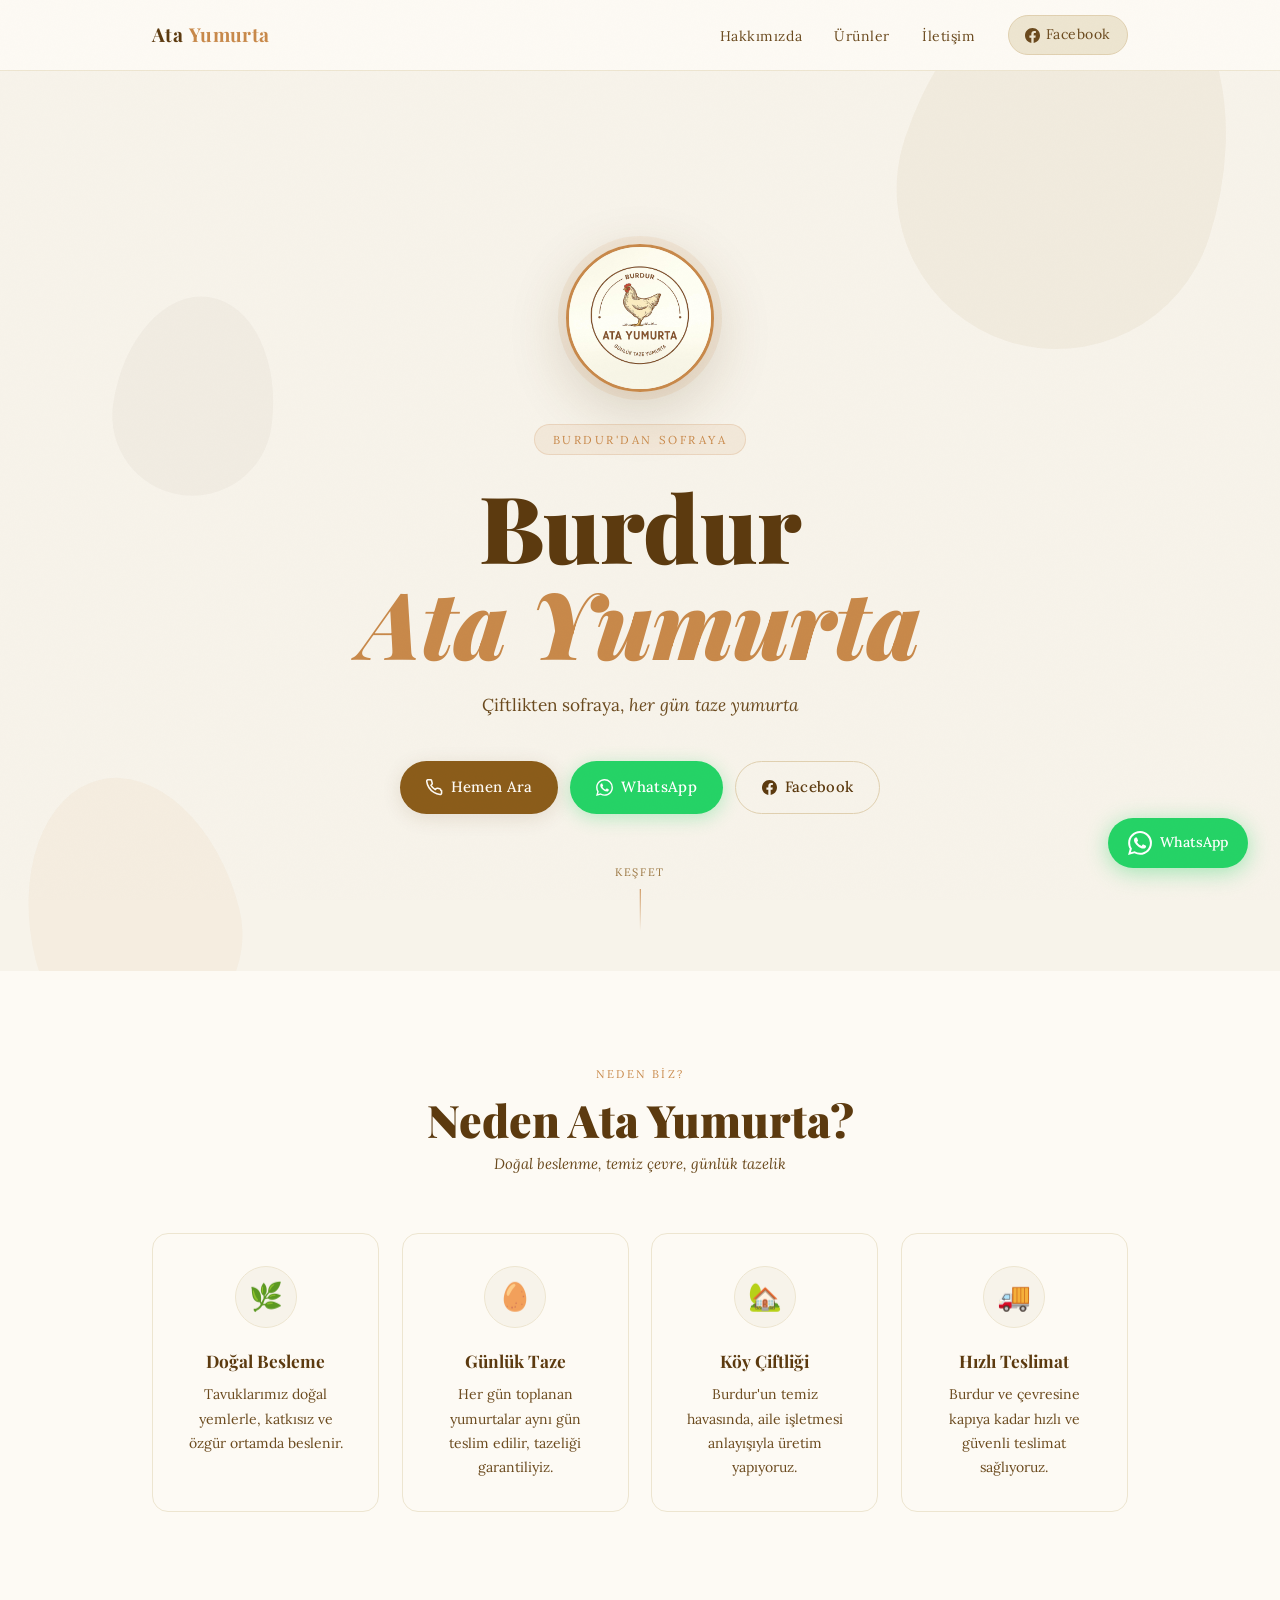
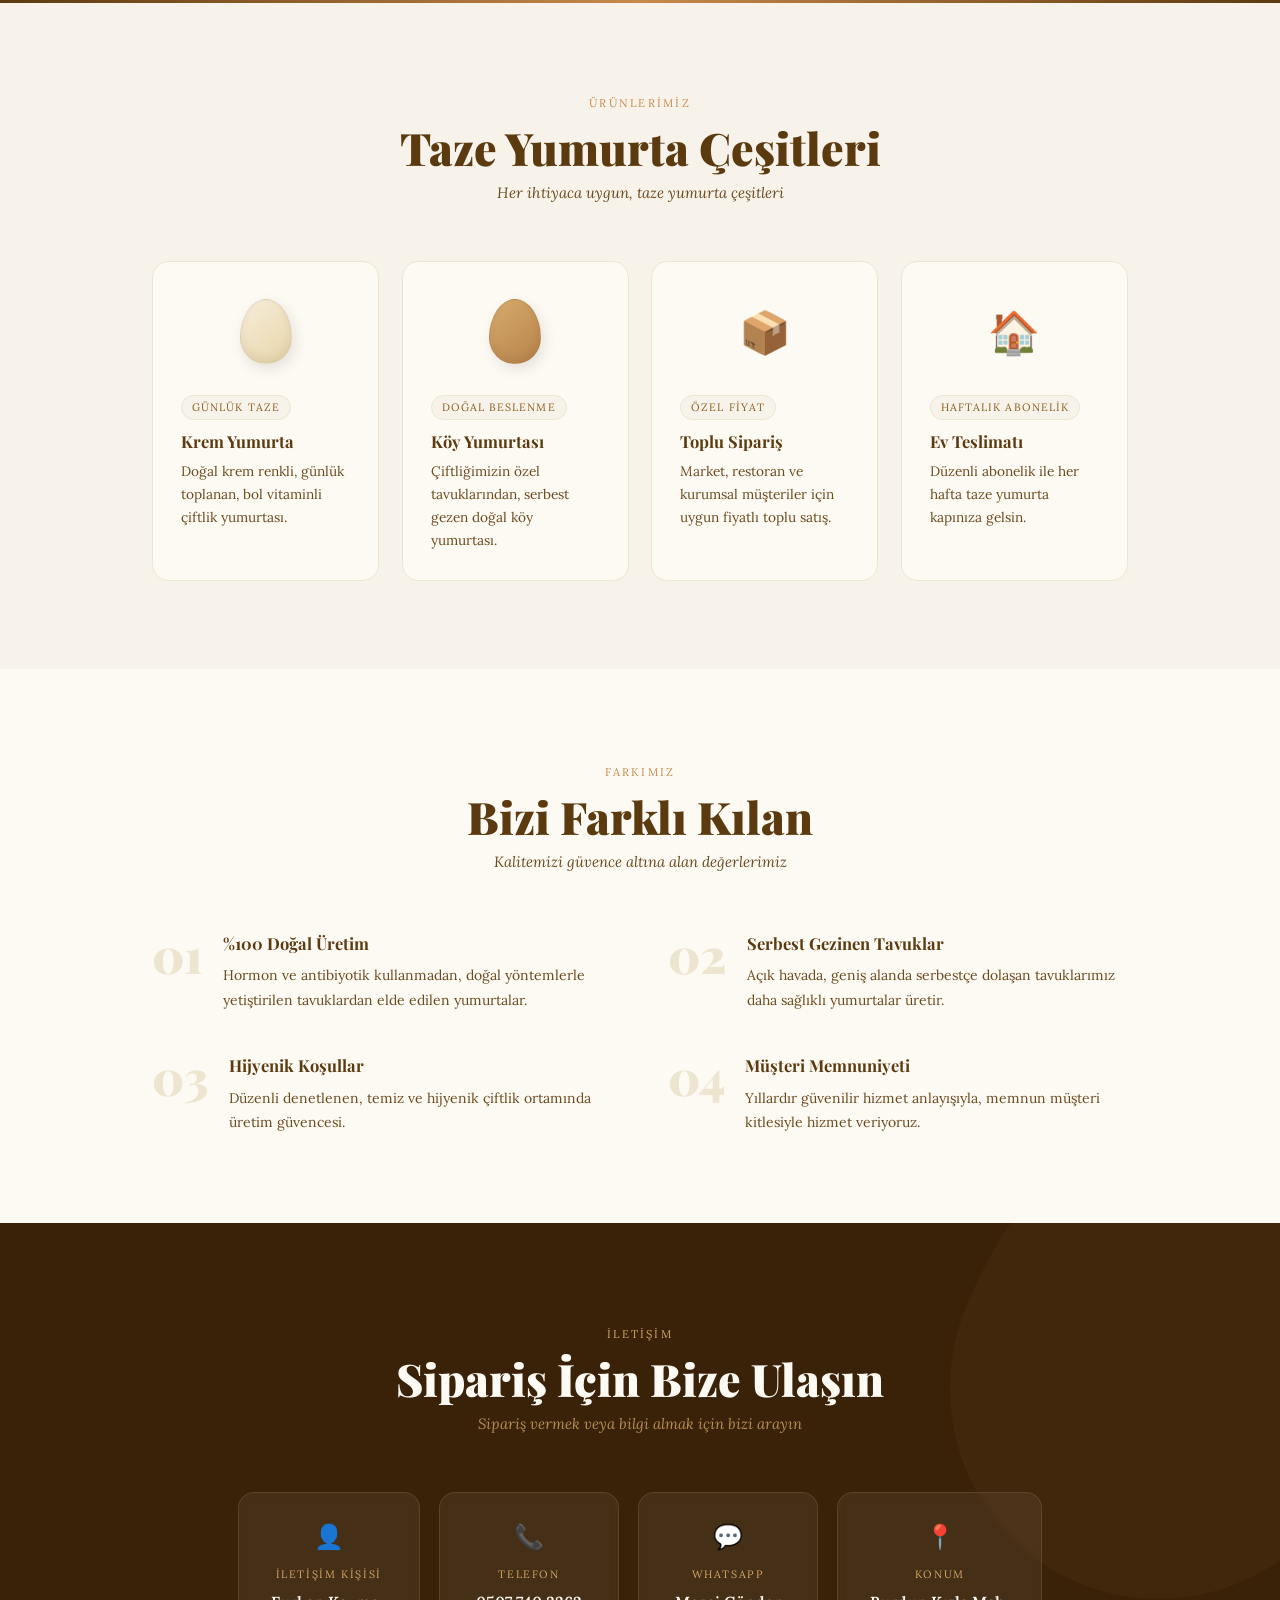
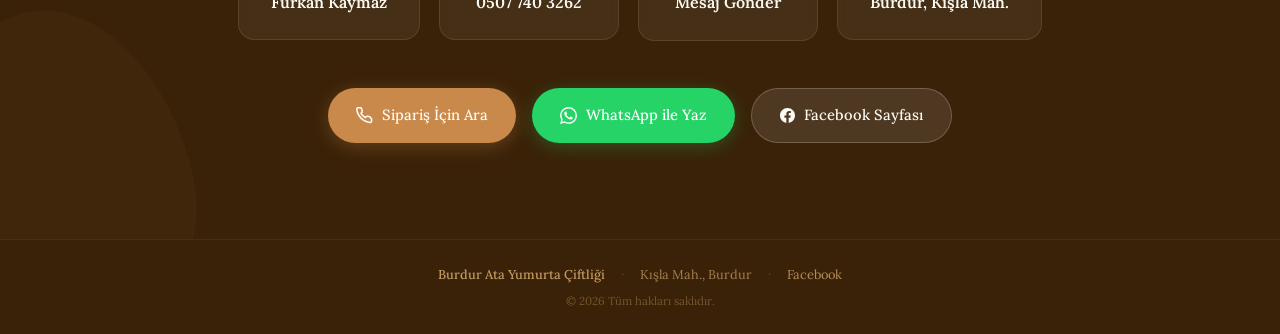
==== commit 44c03581: "Update business coordinates to exact location Latitude 37.7228° N, Longitude 30.2864° E (Burdur, Kış" ====
--- a/index.html
+++ b/index.html
@@ -13,8 +13,8 @@
   <!-- Geo / Local SEO -->
   <meta name="geo.region"   content="TR-15">
   <meta name="geo.placename" content="Burdur">
-  <meta name="geo.position"  content="37.7200;30.2900">
-  <meta name="ICBM"          content="37.7200, 30.2900">
+  <meta name="geo.position"  content="37.7228;30.2864">
+  <meta name="ICBM"          content="37.7228, 30.2864">
 
   <!-- Open Graph / Facebook / WhatsApp -->
   <meta property="og:type"        content="website">
@@ -74,8 +74,8 @@
     },
     "geo": {
       "@type": "GeoCoordinates",
-      "latitude": 37.72,
-      "longitude": 30.29
+      "latitude": 37.7228,
+      "longitude": 30.2864
     },
     "contactPoint": {
       "@type": "ContactPoint",
